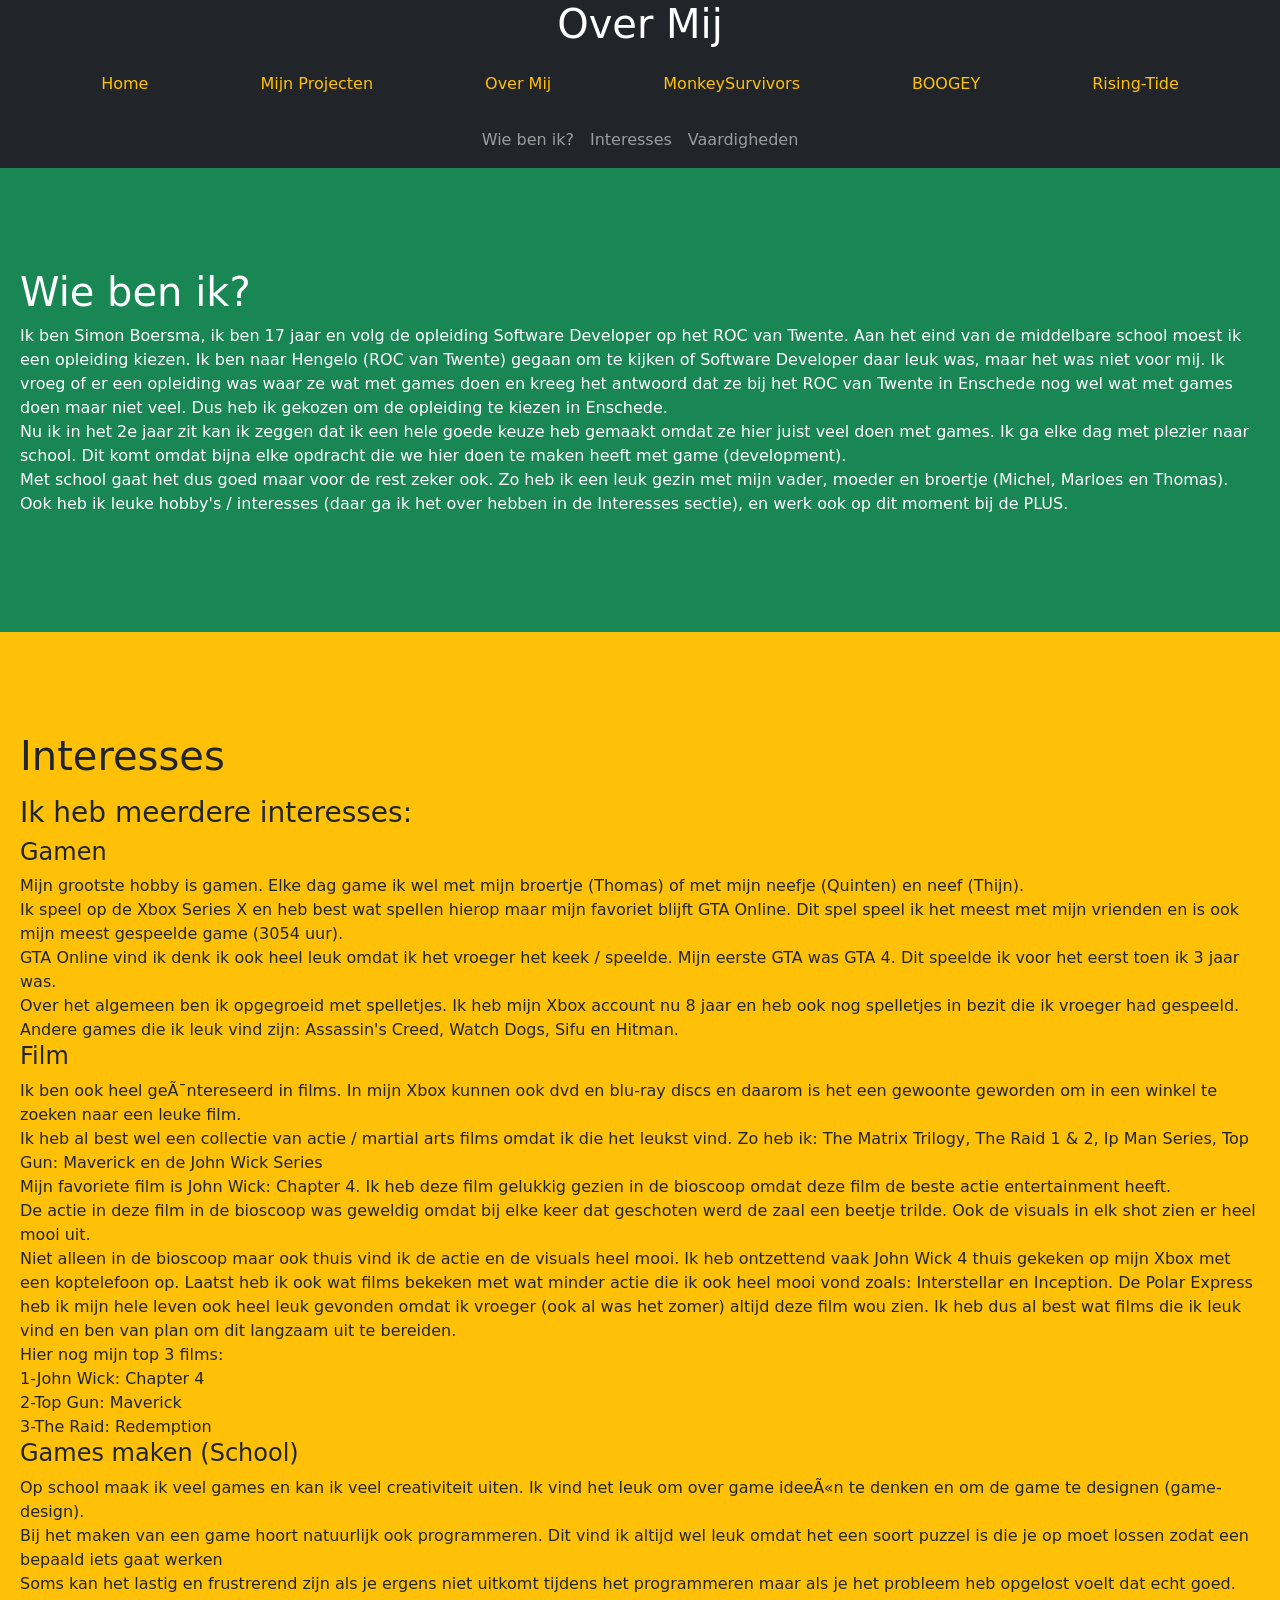
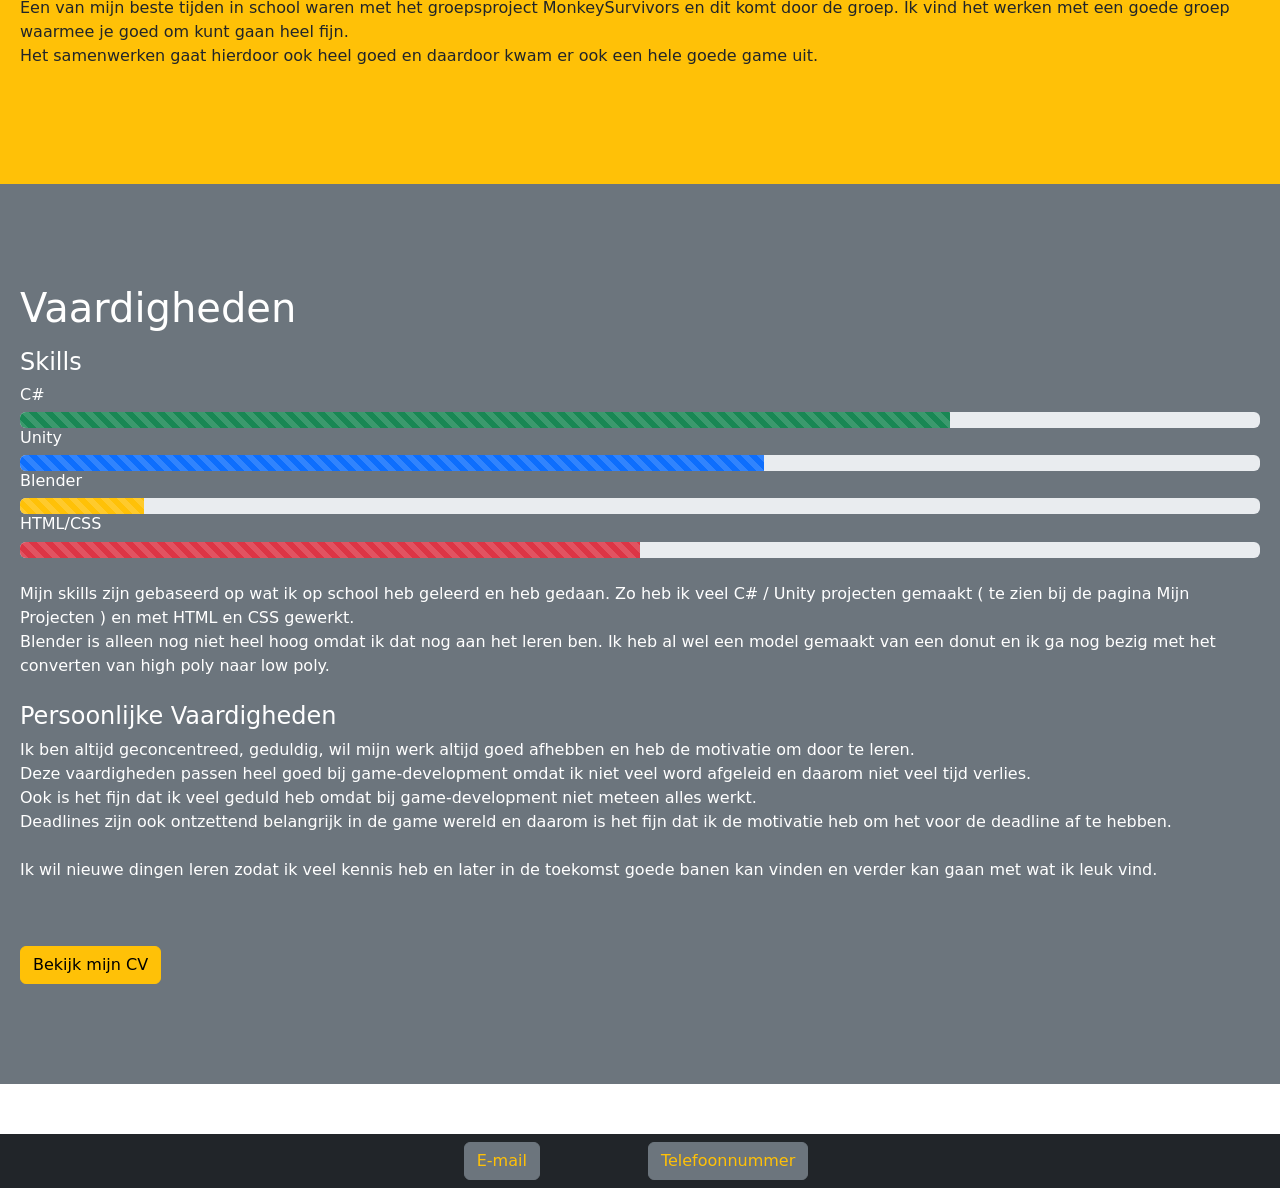
==== aboutme.html @ 7979449f "RisingTide pagina toegevoegd" ====
<!DOCTYPE html>
<html>
    <head>
      <title>About Me</title>
      <link rel="icon" href="Images/favicon5.ico" type="image/x-icon">
      <meta name="viewport" content="width=device-width, initial-scale=1.0">
        <link href="https://cdn.jsdelivr.net/npm/bootstrap@5.3.3/dist/css/bootstrap.min.css" rel="stylesheet" integrity="sha384-QWTKZyjpPEjISv5WaRU9OFeRpok6YctnYmDr5pNlyT2bRjXh0JMhjY6hW+ALEwIH" crossorigin="anonymous">
        <script src="https://cdn.jsdelivr.net/npm/bootstrap@5.3.3/dist/js/bootstrap.bundle.min.js" integrity="sha384-YvpcrYf0tY3lHB60NNkmXc5s9fDVZLESaAA55NDzOxhy9GkcIdslK1eN7N6jIeHz" crossorigin="anonymous"></script>
        <script src="Home.js" defer></script>
    </head>
    
      <body>
    <div class="container-fluid bg-dark">
        <h1 class="text-white text-center">Over Mij</h1>
        <nav class="navbar navbar-expand-sm navbar-dark bg-dark">
          <button class="navbar-toggler" type="button" data-bs-toggle="collapse" data-bs-target="#mynavbar" aria-controls="mynavbar" aria-expanded="false" aria-label="Toggle navigation">
            <span class="navbar-toggler-icon"></span>
          </button>
    <div class="collapse navbar-collapse" id="mynavbar">
      <ul class="navbar-nav mx-auto">
        <li class="nav-item mx-5">
          <a class="nav-link text-warning" href="index.html">Home</a>
        </li>
        <li class="nav-item mx-5">
          <a class="nav-link text-warning" href="myprojects.html">Mijn Projecten</a>
        </li>
        <li class="nav-item mx-5">
          <a class="nav-link text-warning" href="aboutme.html">Over Mij</a>
        </li>
        <li class="nav-item mx-5">
          <a class="nav-link text-warning" href="MonkeySurvivors.html">MonkeySurvivors</a>
        </li>
        <li class="nav-item mx-5">
          <a class="nav-link text-warning" href="Boogey.html">BOOGEY</a>
        </li>
        <li class="nav-item mx-5">
          <a class="nav-link text-warning" href="Rising-Tide.html">Rising-Tide</a>
        </li>
      </ul>
    </div>
            </div>
        </nav>
    </div>
    <nav class="navbar navbar-expand-sm bg-dark navbar-dark">
      <div class="container-fluid d-flex justify-content-center">
        <ul class="navbar-nav">
          <li class="nav-item">
            <a class="nav-link" href="#section1">Wie ben ik?</a>
          </li>
          <li class="nav-item">
            <a class="nav-link" href="#section2">Interesses</a>
          </li>
          <li class="nav-item">
            <a class="nav-link" href="#section3">Vaardigheden</a>
          </li>
        </ul>
      </div>
    </nav>
    
    <div id="section1" class="container-fluid bg-success text-white" style="padding:100px 20px;">
      <h1>Wie ben ik?</h1>
      <p>
        Ik ben Simon Boersma, ik ben 17 jaar en volg de opleiding Software Developer op het ROC van Twente. Aan het eind van de middelbare school moest ik een opleiding kiezen. Ik ben naar Hengelo (ROC van Twente) gegaan om te kijken of Software Developer daar leuk was, maar het was niet voor mij.
        Ik vroeg of er een opleiding was waar ze wat met games doen en kreeg het antwoord dat ze bij het ROC van Twente in Enschede nog wel wat met games doen maar niet veel. Dus heb ik gekozen om de opleiding te kiezen in Enschede. <br>
        Nu ik in het 2e jaar zit kan ik zeggen dat ik een hele goede keuze heb gemaakt omdat ze hier juist veel doen met games. Ik ga elke dag met plezier naar school. Dit komt omdat bijna elke opdracht die we hier doen te maken heeft met game (development).<br>
        Met school gaat het dus goed maar voor de rest zeker ook. Zo heb ik een leuk gezin met mijn vader, moeder en broertje (Michel, Marloes en Thomas). Ook heb ik leuke hobby's / interesses (daar ga ik het over hebben in de Interesses sectie), en werk ook op dit moment bij de PLUS.
      </p>
    </div>
    
    <div id="section2" class="container-fluid bg-warning" style="padding:100px 20px;">
      <h1>Interesses</h1>
      <p>
        <h3>Ik heb meerdere interesses:</h3>
        <h4>Gamen</h4>
        Mijn grootste hobby is gamen. Elke dag game ik wel met mijn broertje (Thomas) of met mijn neefje (Quinten) en neef (Thijn). <br>
        Ik speel op de Xbox Series X en heb best wat spellen hierop maar mijn favoriet blijft GTA Online. Dit spel speel ik het meest met mijn vrienden en is ook mijn meest gespeelde game (3054 uur). <br>
        GTA Online vind ik denk ik ook heel leuk omdat ik het vroeger het keek / speelde. Mijn eerste GTA was GTA 4. Dit speelde ik voor het eerst toen ik 3 jaar was. <br>
        Over het algemeen ben ik opgegroeid met spelletjes. Ik heb mijn Xbox account nu 8 jaar en heb ook nog spelletjes in bezit die ik vroeger had gespeeld. <br>
        Andere games die ik leuk vind zijn: Assassin's Creed, Watch Dogs, Sifu en Hitman.
        <h4>Film</h4>
        Ik ben ook heel geïntereseerd in films. In mijn Xbox kunnen ook dvd en blu-ray discs en daarom is het een gewoonte geworden om in een winkel te zoeken naar een leuke film. <br>
        Ik heb al best wel een collectie van actie / martial arts films omdat ik die het leukst vind. Zo heb ik: The Matrix Trilogy, The Raid 1 & 2, Ip Man Series, Top Gun: Maverick en de John Wick Series <br>
        Mijn favoriete film is John Wick: Chapter 4. Ik heb deze film gelukkig gezien in de bioscoop omdat deze film de beste actie entertainment heeft. <br> 
        De actie in deze film in de bioscoop was geweldig omdat bij elke keer dat geschoten werd de zaal een beetje trilde. Ook de visuals in elk shot zien er heel mooi uit. <br>
        Niet alleen in de bioscoop maar ook thuis vind ik de actie en de visuals heel mooi. Ik heb ontzettend vaak John Wick 4 thuis gekeken op mijn Xbox met een koptelefoon op.
        Laatst heb ik ook wat films bekeken met wat minder actie die ik ook heel mooi vond zoals: Interstellar en Inception. 
        De Polar Express heb ik mijn hele leven ook heel leuk gevonden omdat ik vroeger (ook al was het zomer) altijd deze film wou zien.
        Ik heb dus al best wat films die ik leuk vind en ben van plan om dit langzaam uit te bereiden. <br>
        Hier nog mijn top 3 films: <br>
        1-John Wick: Chapter 4 <br>
        2-Top Gun: Maverick <br>
        3-The Raid: Redemption
        <h4>Games maken (School)</h4>
        Op school maak ik veel games en kan ik veel creativiteit uiten. Ik vind het leuk om over game ideeën te denken en om de game te designen (game-design). <br>
        Bij het maken van een game hoort natuurlijk ook programmeren. Dit vind ik altijd wel leuk omdat het een soort puzzel is die je op moet lossen zodat een bepaald iets gaat werken <br>
        Soms kan het lastig en frustrerend zijn als je ergens niet uitkomt tijdens het programmeren maar als je het probleem heb opgelost voelt dat echt goed. <br>
        Een van mijn beste tijden in school waren met het groepsproject MonkeySurvivors en dit komt door de groep. Ik vind het werken met een goede groep waarmee je goed om kunt gaan heel fijn. <br>
        Het samenwerken gaat hierdoor ook heel goed en daardoor kwam er ook een hele goede game uit. 
      </p>
    </div>
    
    <div id="section3" class="container-fluid bg-secondary text-white" style="padding:100px 20px;">
      <h1>Vaardigheden</h1>
      <p>
        <h4>Skills</h4>
        <h6>C#</h6>
        <div class="progress">
          <div class="progress-bar progress-bar-striped progress-bar-animated bg-success" style="width:75%"></div>
        </div>

        <h6>Unity</h6>
        <div class="progress">
          <div class="progress-bar progress-bar-striped progress-bar-animated" style="width:60%"></div>
        </div>

        <h6>Blender</h6>
        <div class="progress">
          <div class="progress-bar progress-bar-striped progress-bar-animated bg-warning" style="width:10%"></div>
        </div>

        <h6>HTML/CSS</h6>
        <div class="progress">
          <div class="progress-bar progress-bar-striped progress-bar-animated bg-danger" style="width:50%"></div>
        </div>
        <br>
        Mijn skills zijn gebaseerd op wat ik op school heb geleerd en heb gedaan. Zo heb ik veel C# / Unity projecten gemaakt ( te zien bij de pagina Mijn Projecten ) en met HTML en CSS gewerkt. <br>
        Blender is alleen nog niet heel hoog omdat ik dat nog aan het leren ben. Ik heb al wel een model gemaakt van een donut en ik ga nog bezig met het converten van high poly naar low poly. <br>
        <br>
        <h4>Persoonlijke Vaardigheden</h4>
        Ik ben altijd geconcentreed, geduldig, wil mijn werk altijd goed afhebben en heb de motivatie om door te leren. <br>
        Deze vaardigheden passen heel goed bij game-development omdat ik niet veel word afgeleid en daarom niet veel tijd verlies. <br>
        Ook is het fijn dat ik veel geduld heb omdat bij game-development niet meteen alles werkt. <br>
        Deadlines zijn ook ontzettend belangrijk in de game wereld en daarom is het fijn dat ik de motivatie heb om het voor de deadline af te hebben. <br>
        <br>
        Ik wil nieuwe dingen leren zodat ik veel kennis heb en later in de toekomst goede banen kan vinden en verder kan gaan met wat ik leuk vind.
      </p>
      <a href="Images/CV Simon.png" class="btn btn-warning mt-5" target="_blank">Bekijk mijn CV</a> 
    </div>
    <nav class="navbar navbar-expand-sm bg-dark navbar-dark" style="margin-top: 50px;">
      <div class="container-fluid d-flex justify-content-center" style="gap: 100px;">
        <button type="button" class="btn btn-secondary text-warning" 
                data-bs-toggle="popover" title="E-Mail Simon Boersma" 
                data-bs-content="simonbrsm@icloud.com">E-mail</button>
        <button type="button" class="btn btn-secondary text-warning mx-2" 
                data-bs-toggle="popover" title="Tel. Simon Boersma" 
                data-bs-content="0611345674">Telefoonnummer</button>
      </div>
    </nav>
</body>
</html>
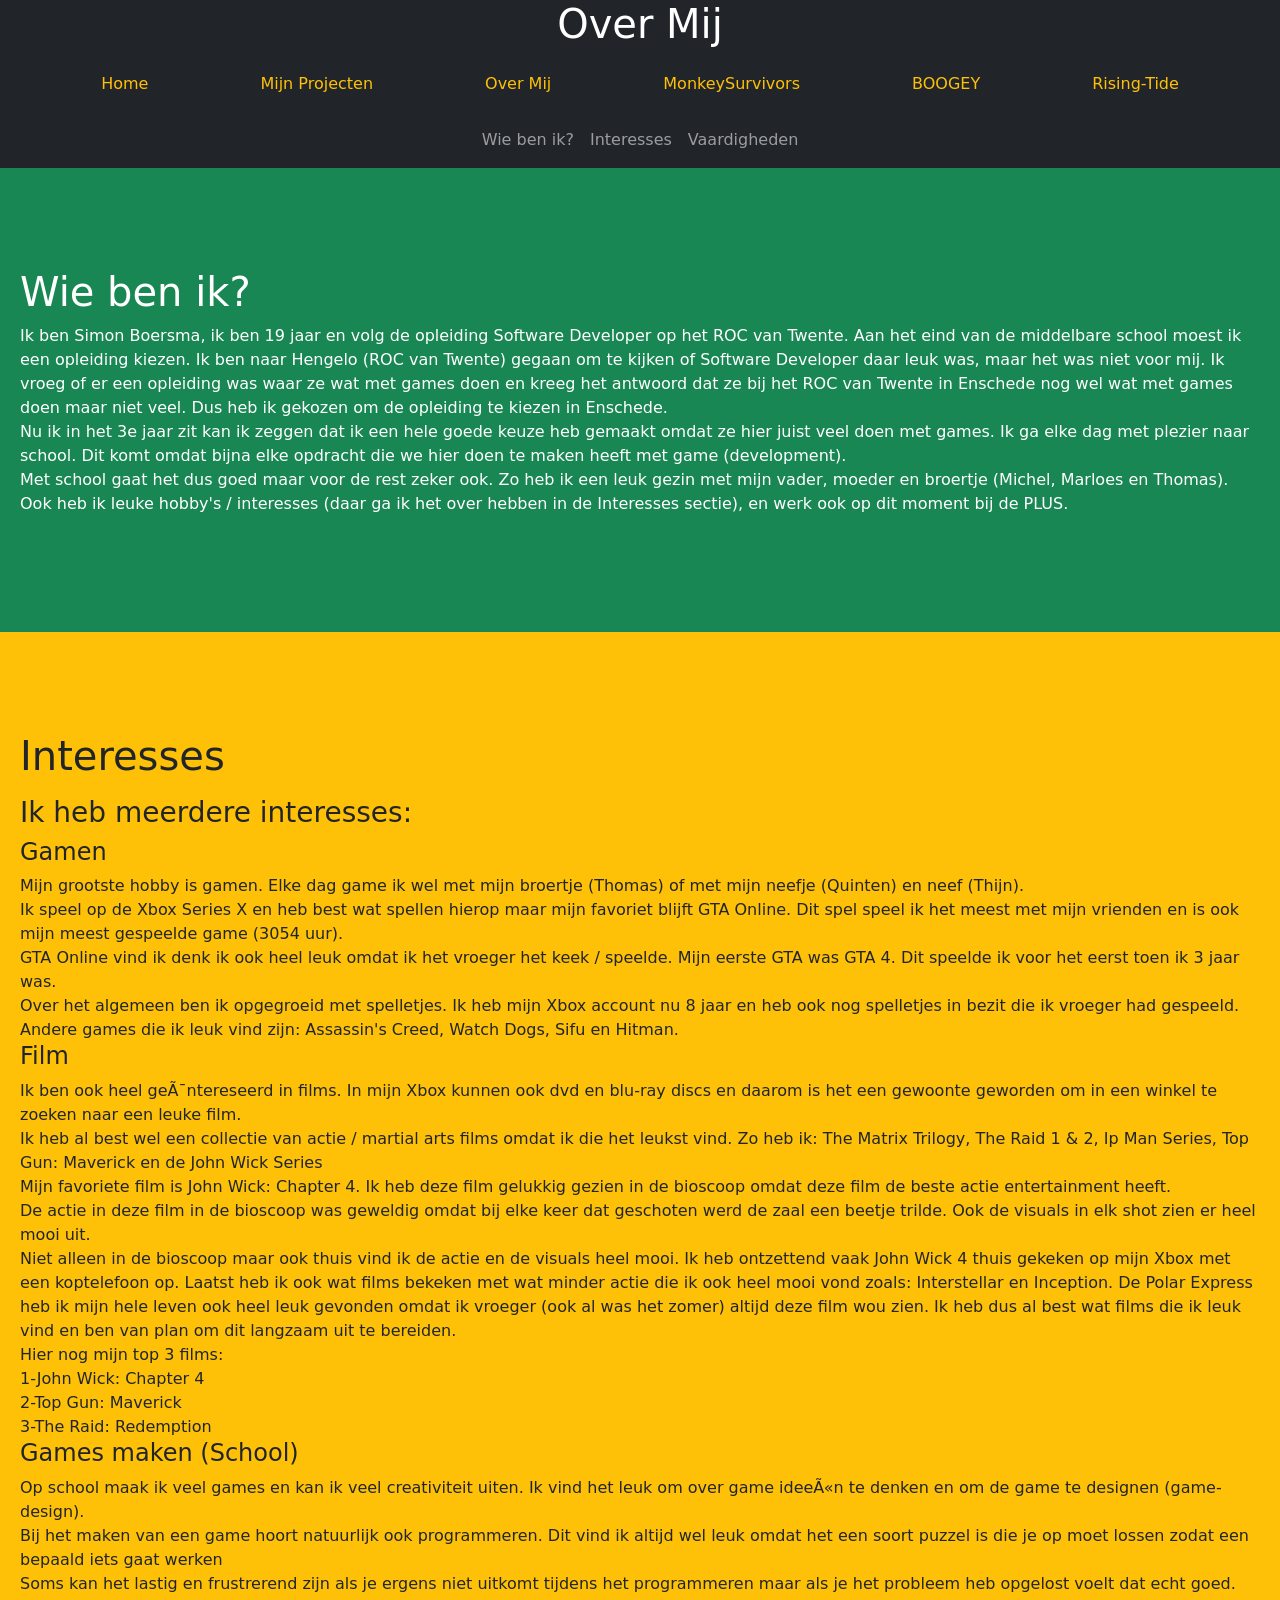
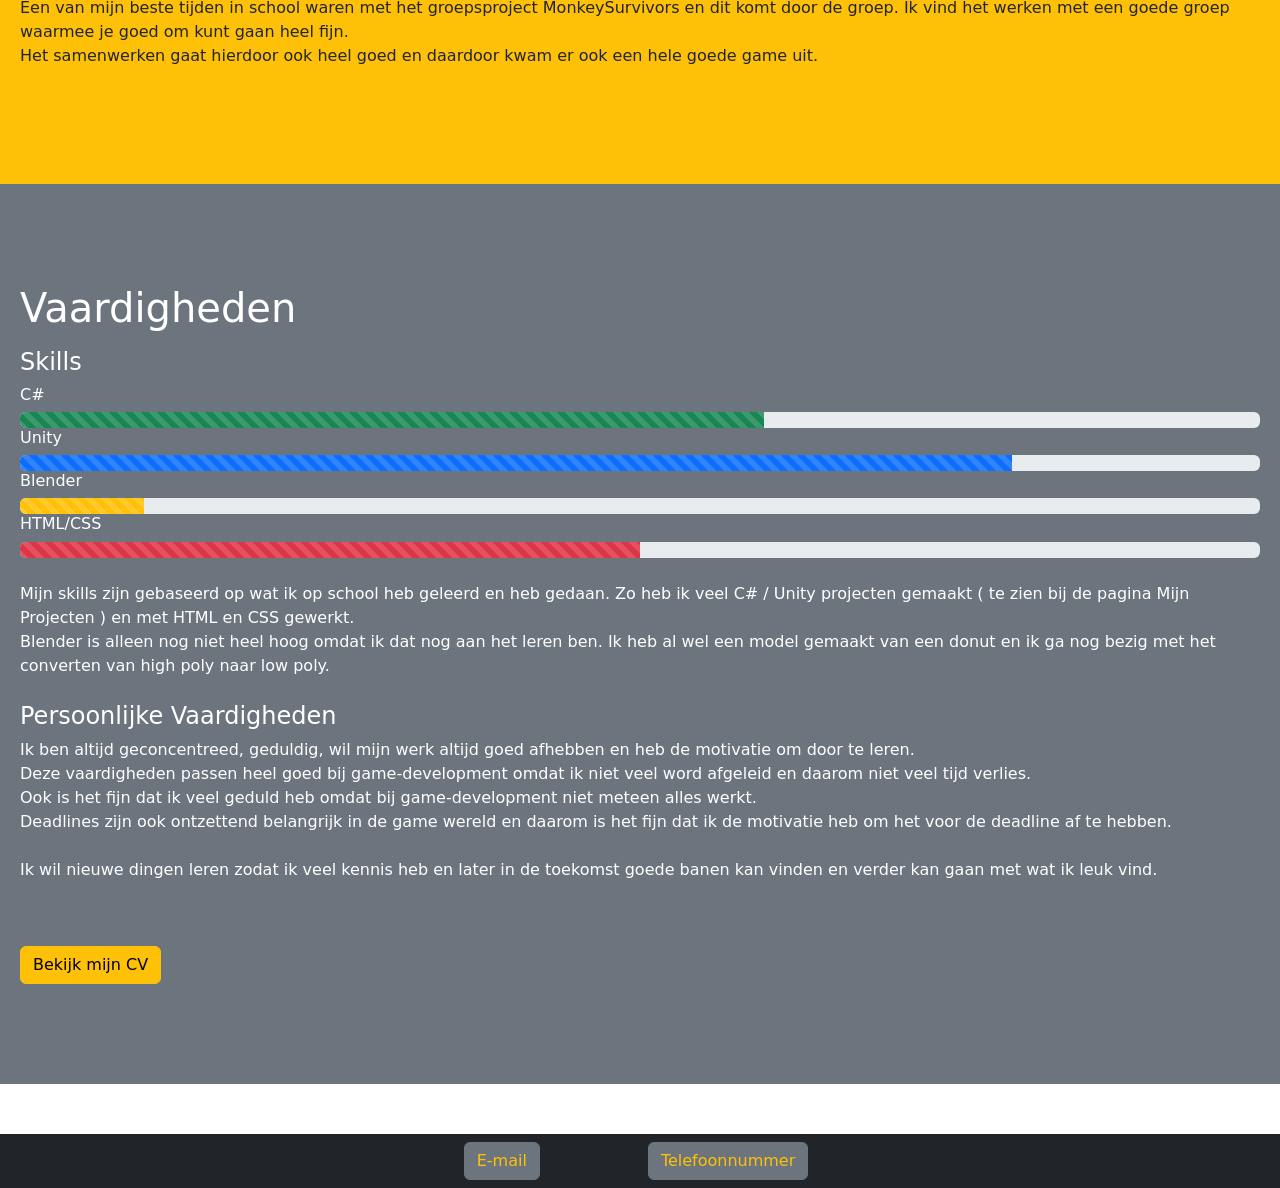
==== commit 91622ac2: "Portfolio verbeterd/geupdate" ====
--- a/aboutme.html
+++ b/aboutme.html
@@ -60,9 +60,9 @@
     <div id="section1" class="container-fluid bg-success text-white" style="padding:100px 20px;">
       <h1>Wie ben ik?</h1>
       <p>
-        Ik ben Simon Boersma, ik ben 17 jaar en volg de opleiding Software Developer op het ROC van Twente. Aan het eind van de middelbare school moest ik een opleiding kiezen. Ik ben naar Hengelo (ROC van Twente) gegaan om te kijken of Software Developer daar leuk was, maar het was niet voor mij.
+        Ik ben Simon Boersma, ik ben 19 jaar en volg de opleiding Software Developer op het ROC van Twente. Aan het eind van de middelbare school moest ik een opleiding kiezen. Ik ben naar Hengelo (ROC van Twente) gegaan om te kijken of Software Developer daar leuk was, maar het was niet voor mij.
         Ik vroeg of er een opleiding was waar ze wat met games doen en kreeg het antwoord dat ze bij het ROC van Twente in Enschede nog wel wat met games doen maar niet veel. Dus heb ik gekozen om de opleiding te kiezen in Enschede. <br>
-        Nu ik in het 2e jaar zit kan ik zeggen dat ik een hele goede keuze heb gemaakt omdat ze hier juist veel doen met games. Ik ga elke dag met plezier naar school. Dit komt omdat bijna elke opdracht die we hier doen te maken heeft met game (development).<br>
+        Nu ik in het 3e jaar zit kan ik zeggen dat ik een hele goede keuze heb gemaakt omdat ze hier juist veel doen met games. Ik ga elke dag met plezier naar school. Dit komt omdat bijna elke opdracht die we hier doen te maken heeft met game (development).<br>
         Met school gaat het dus goed maar voor de rest zeker ook. Zo heb ik een leuk gezin met mijn vader, moeder en broertje (Michel, Marloes en Thomas). Ook heb ik leuke hobby's / interesses (daar ga ik het over hebben in de Interesses sectie), en werk ook op dit moment bij de PLUS.
       </p>
     </div>
@@ -105,12 +105,12 @@
         <h4>Skills</h4>
         <h6>C#</h6>
         <div class="progress">
-          <div class="progress-bar progress-bar-striped progress-bar-animated bg-success" style="width:75%"></div>
+          <div class="progress-bar progress-bar-striped progress-bar-animated bg-success" style="width:60%"></div>
         </div>
 
         <h6>Unity</h6>
         <div class="progress">
-          <div class="progress-bar progress-bar-striped progress-bar-animated" style="width:60%"></div>
+          <div class="progress-bar progress-bar-striped progress-bar-animated" style="width:80%"></div>
         </div>
 
         <h6>Blender</h6>
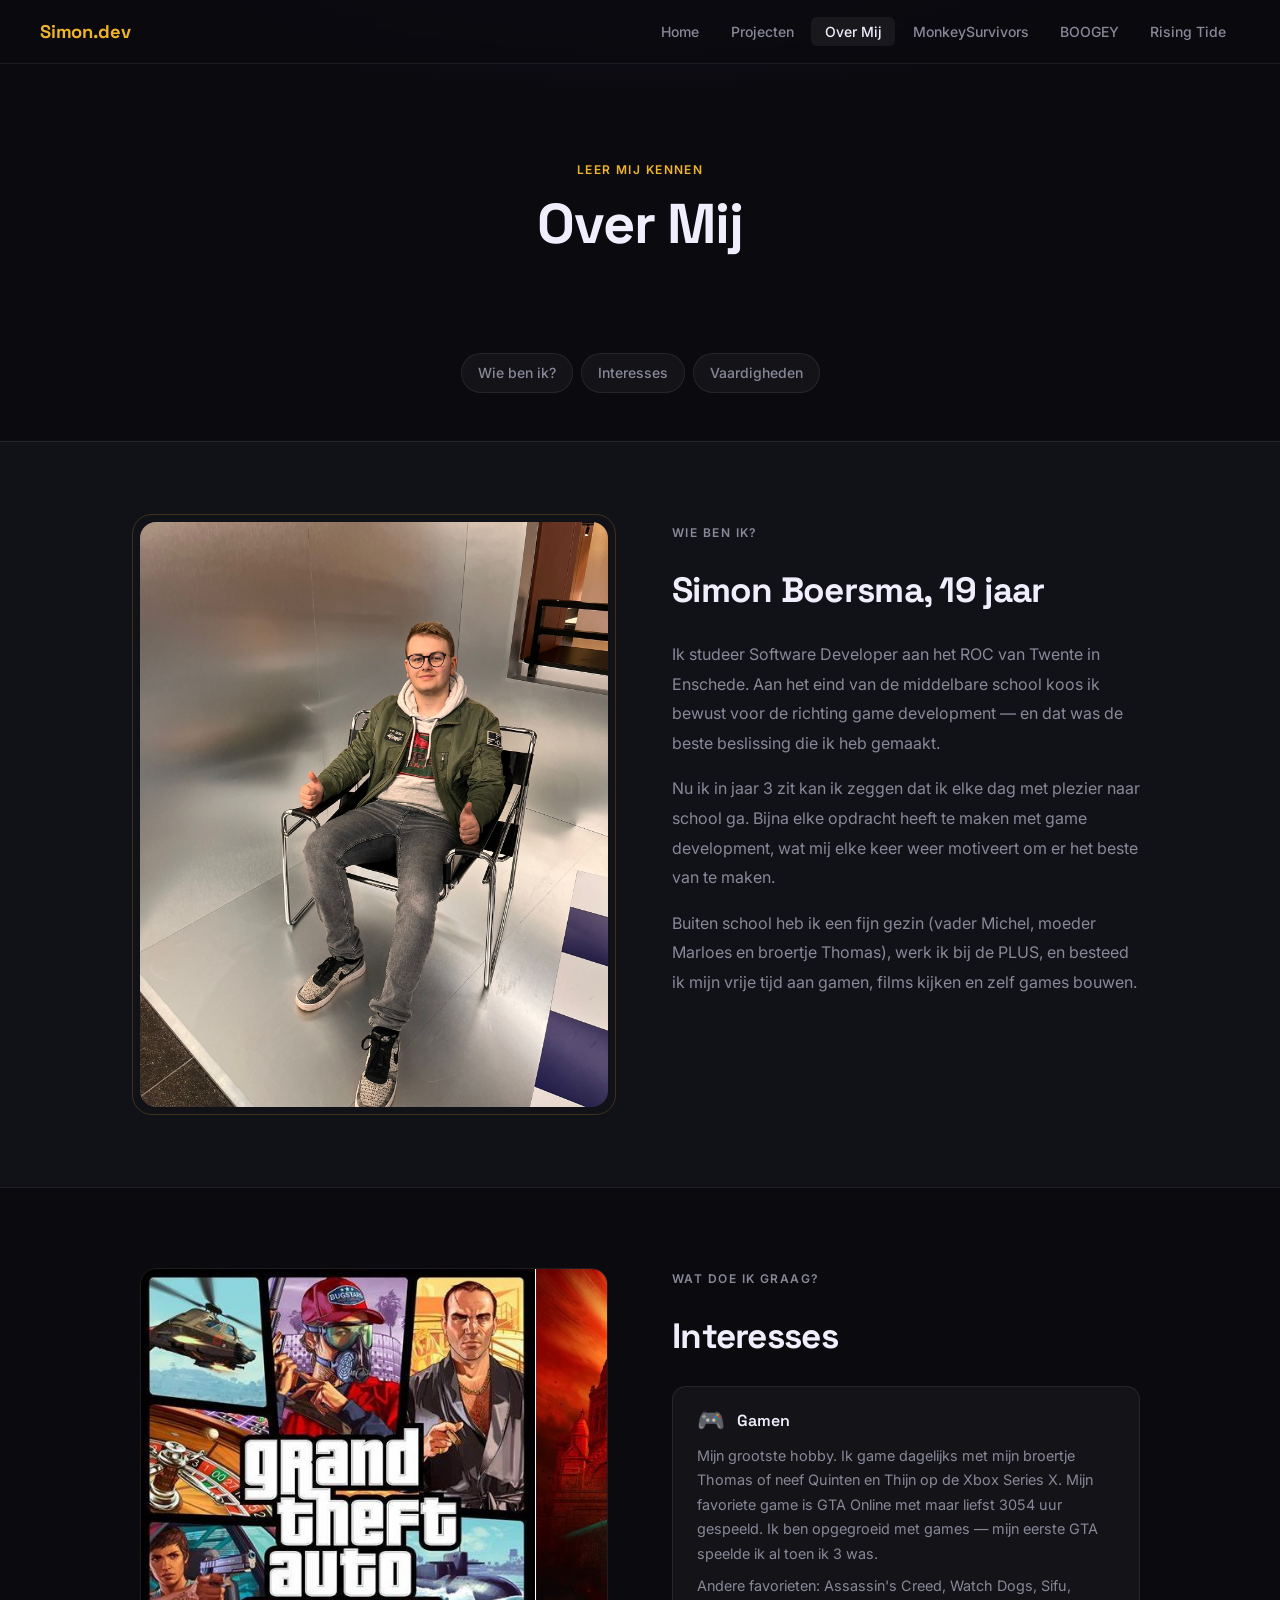
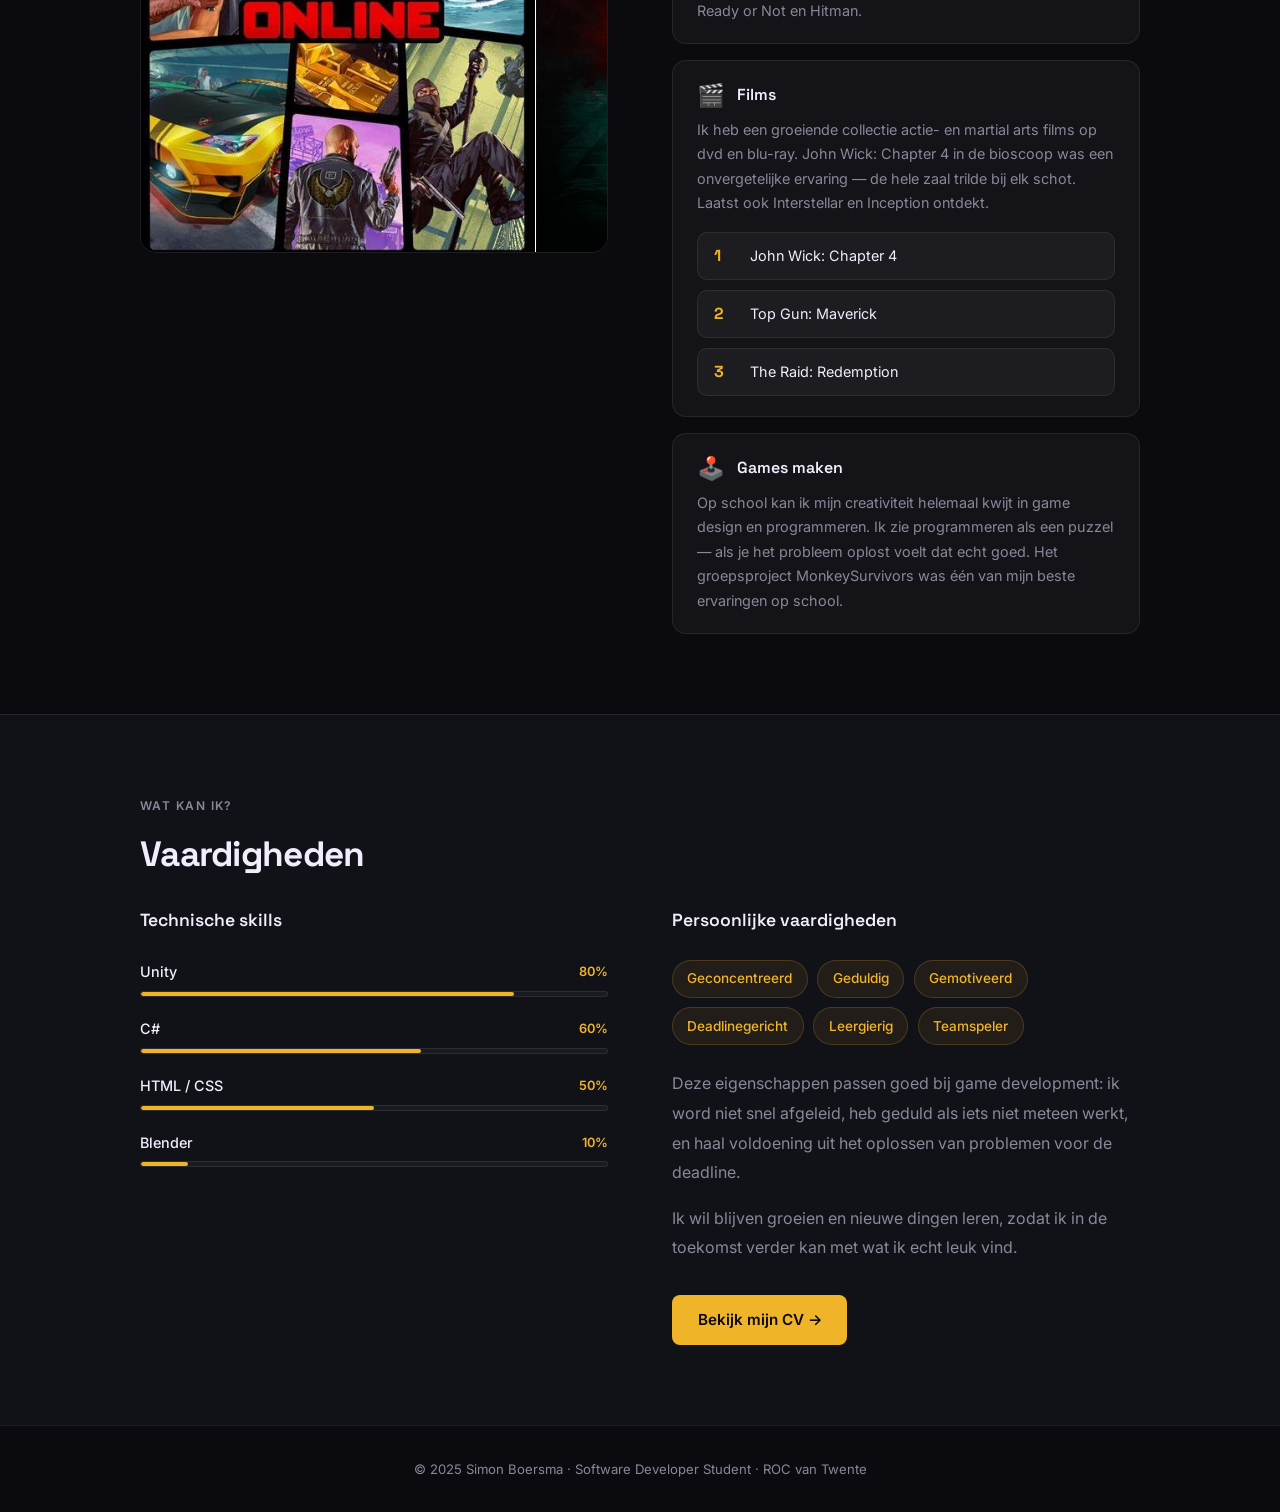
==== commit a471dc18: "Hele portfolio website professioneler gemaakt" ====
--- a/aboutme.html
+++ b/aboutme.html
@@ -1,150 +1,443 @@
 <!DOCTYPE html>
-<html>
-    <head>
-      <title>About Me</title>
-      <link rel="icon" href="Images/favicon5.ico" type="image/x-icon">
-      <meta name="viewport" content="width=device-width, initial-scale=1.0">
-        <link href="https://cdn.jsdelivr.net/npm/bootstrap@5.3.3/dist/css/bootstrap.min.css" rel="stylesheet" integrity="sha384-QWTKZyjpPEjISv5WaRU9OFeRpok6YctnYmDr5pNlyT2bRjXh0JMhjY6hW+ALEwIH" crossorigin="anonymous">
-        <script src="https://cdn.jsdelivr.net/npm/bootstrap@5.3.3/dist/js/bootstrap.bundle.min.js" integrity="sha384-YvpcrYf0tY3lHB60NNkmXc5s9fDVZLESaAA55NDzOxhy9GkcIdslK1eN7N6jIeHz" crossorigin="anonymous"></script>
-        <script src="Home.js" defer></script>
-    </head>
-    
-      <body>
-    <div class="container-fluid bg-dark">
-        <h1 class="text-white text-center">Over Mij</h1>
-        <nav class="navbar navbar-expand-sm navbar-dark bg-dark">
-          <button class="navbar-toggler" type="button" data-bs-toggle="collapse" data-bs-target="#mynavbar" aria-controls="mynavbar" aria-expanded="false" aria-label="Toggle navigation">
-            <span class="navbar-toggler-icon"></span>
-          </button>
-    <div class="collapse navbar-collapse" id="mynavbar">
-      <ul class="navbar-nav mx-auto">
-        <li class="nav-item mx-5">
-          <a class="nav-link text-warning" href="index.html">Home</a>
-        </li>
-        <li class="nav-item mx-5">
-          <a class="nav-link text-warning" href="myprojects.html">Mijn Projecten</a>
-        </li>
-        <li class="nav-item mx-5">
-          <a class="nav-link text-warning" href="aboutme.html">Over Mij</a>
-        </li>
-        <li class="nav-item mx-5">
-          <a class="nav-link text-warning" href="MonkeySurvivors.html">MonkeySurvivors</a>
-        </li>
-        <li class="nav-item mx-5">
-          <a class="nav-link text-warning" href="Boogey.html">BOOGEY</a>
-        </li>
-        <li class="nav-item mx-5">
-          <a class="nav-link text-warning" href="Rising-Tide.html">Rising-Tide</a>
-        </li>
-      </ul>
+<html lang="nl">
+<head>
+  <meta charset="UTF-8">
+  <title>Over Mij · Simon Boersma</title>
+  <link rel="icon" href="Images/favicon5.ico" type="image/x-icon">
+  <meta name="viewport" content="width=device-width, initial-scale=1.0">
+  <link href="https://fonts.googleapis.com/css2?family=Inter:wght@300;400;500;600;700&family=Space+Grotesk:wght@400;600;700&display=swap" rel="stylesheet">
+  <link rel="stylesheet" href="style.css">
+  <style>
+    /* ── PAGE HERO ── */
+    .page-hero {
+      padding: 10rem 2rem 5rem;
+      text-align: center;
+      position: relative;
+      overflow: hidden;
+    }
+    .page-hero-bg {
+      position: absolute;
+      inset: 0;
+      background: radial-gradient(ellipse 60% 50% at 50% -10%, rgba(124,92,191,0.15) 0%, transparent 70%);
+      pointer-events: none;
+    }
+
+    /* ── SUB-NAV ── */
+    .sub-nav {
+      display: flex;
+      justify-content: center;
+      gap: 0.5rem;
+      padding: 0 2rem 3rem;
+      flex-wrap: wrap;
+    }
+    .sub-nav a {
+      color: var(--muted);
+      text-decoration: none;
+      font-size: 0.875rem;
+      font-weight: 500;
+      padding: 0.45rem 1rem;
+      border-radius: 100px;
+      border: 1px solid var(--border);
+      background: var(--card-bg);
+      transition: color 0.2s, border-color 0.2s, background 0.2s;
+    }
+    .sub-nav a:hover {
+      color: var(--text);
+      border-color: rgba(255,255,255,0.2);
+      background: rgba(255,255,255,0.06);
+    }
+
+    /* ── SECTIONS ── */
+    .about-section {
+      padding: 5rem 2rem;
+      border-top: 1px solid var(--border);
+    }
+    .about-section:nth-child(even) { background: var(--bg2); }
+
+    .about-grid {
+      display: grid;
+      grid-template-columns: 1fr 1fr;
+      gap: 4rem;
+      align-items: start;
+    }
+    .about-grid.reverse { direction: rtl; }
+    .about-grid.reverse > * { direction: ltr; }
+
+    .about-section h2 {
+      font-family: 'Space Grotesk', sans-serif;
+      font-size: clamp(1.6rem, 3vw, 2.2rem);
+      font-weight: 700;
+      letter-spacing: -0.02em;
+      margin-bottom: 1.25rem;
+    }
+    .about-section p {
+      color: var(--muted);
+      line-height: 1.85;
+      margin-bottom: 1rem;
+    }
+    .about-section p:last-child { margin-bottom: 0; }
+
+    /* Interest cards */
+    .interest-cards {
+      display: grid;
+      grid-template-columns: 1fr;
+      gap: 1rem;
+    }
+    .interest-card {
+      background: var(--card-bg);
+      border: 1px solid var(--border);
+      border-radius: 14px;
+      padding: 1.25rem 1.5rem;
+      transition: border-color 0.2s;
+    }
+    .interest-card:hover { border-color: rgba(255,255,255,0.2); }
+    .interest-card-header {
+      display: flex;
+      align-items: center;
+      gap: 0.75rem;
+      margin-bottom: 0.6rem;
+    }
+    .interest-icon {
+      font-size: 1.4rem;
+      line-height: 1;
+    }
+    .interest-title {
+      font-family: 'Space Grotesk', sans-serif;
+      font-size: 1rem;
+      font-weight: 600;
+    }
+    .interest-card p {
+      font-size: 0.9rem;
+      color: var(--muted);
+      margin: 0;
+      line-height: 1.7;
+    }
+
+    /* Top 3 */
+    .top3 {
+      display: flex;
+      flex-direction: column;
+      gap: 0.6rem;
+      margin-top: 1rem;
+    }
+    .top3-item {
+      display: flex;
+      align-items: center;
+      gap: 0.75rem;
+      padding: 0.6rem 1rem;
+      background: var(--card-bg);
+      border: 1px solid var(--border);
+      border-radius: 10px;
+      font-size: 0.9rem;
+    }
+    .top3-rank {
+      font-family: 'Space Grotesk', sans-serif;
+      font-size: 1rem;
+      font-weight: 700;
+      color: var(--accent);
+      min-width: 1.5rem;
+    }
+
+    /* Skill bars */
+    .skills-list {
+      display: flex;
+      flex-direction: column;
+      gap: 1.25rem;
+    }
+    .skill-row { display: flex; flex-direction: column; gap: 0.4rem; }
+    .skill-header {
+      display: flex;
+      justify-content: space-between;
+      align-items: center;
+    }
+    .skill-name { font-size: 0.9rem; font-weight: 500; }
+    .skill-pct { font-size: 0.8rem; color: var(--accent); font-weight: 600; }
+    .skill-bar-bg {
+      height: 6px;
+      background: var(--card-bg);
+      border-radius: 100px;
+      overflow: hidden;
+      border: 1px solid var(--border);
+    }
+    .skill-bar-fill {
+      height: 100%;
+      border-radius: 100px;
+      background: var(--accent);
+      width: 0;
+      transition: width 1.2s cubic-bezier(0.4, 0, 0.2, 1);
+    }
+    .skill-bar-fill.animate { width: var(--target-width); }
+
+    /* Soft skills */
+    .soft-skills {
+      display: flex;
+      flex-wrap: wrap;
+      gap: 0.6rem;
+      margin-top: 0.5rem;
+    }
+    .soft-skill-tag {
+      font-size: 0.85rem;
+      font-weight: 500;
+      padding: 0.4rem 0.9rem;
+      background: rgba(240,180,41,0.08);
+      border: 1px solid rgba(240,180,41,0.2);
+      color: var(--accent);
+      border-radius: 100px;
+    }
+
+    /* Photo */
+    .profile-photo {
+      width: 100%;
+      border-radius: 16px;
+      display: block;
+      background: var(--bg3);
+      object-fit: cover;
+      aspect-ratio: 4/5;
+    }
+    .profile-photo-wrap {
+      position: relative;
+    }
+    .profile-photo-frame {
+      position: absolute;
+      inset: -8px;
+      border: 1px solid rgba(240,180,41,0.2);
+      border-radius: 20px;
+      pointer-events: none;
+    }
+
+    @media (max-width: 700px) {
+      .about-grid, .about-grid.reverse { grid-template-columns: 1fr; direction: ltr; }
+    }
+
+    /* ── SLIDING IMAGE EFFECT ── */
+.image-slide-wrapper {
+  width: 100%;
+  border-radius: 16px;
+  overflow: hidden;
+  border: 1px solid var(--border);
+  aspect-ratio: 4/5; /* zelfde gevoel als je profile photo */
+  position: relative;
+}
+
+/* de echte image */
+.sliding-image {
+  height: 100%;
+  width: auto;
+  min-width: 140%; /* belangrijk: maakt hem “te breed” zodat je kan scrollen */
+  object-fit: cover;
+  position: absolute;
+  top: 0;
+  left: 0;
+  animation: slideHorizontal 8s ease-in-out infinite alternate;
+}
+
+/* animatie heen en weer */
+@keyframes slideHorizontal {
+  0% {
+    transform: translateX(0%);
+  }
+  100% {
+    transform: translateX(-25%);
+  }
+}
+
+/* optioneel: minder beweging voor mensen met motion sensitivity */
+@media (prefers-reduced-motion: reduce) {
+  .sliding-image {
+    animation: none;
+    transform: none;
+  }
+}
+
+  </style>
+</head>
+<body>
+
+<!-- NAVBAR -->
+<nav id="navbar">
+  <a class="nav-logo" href="index.html">Simon.dev</a>
+  <button class="hamburger" id="hamburger" aria-label="Menu openen">
+    <span></span><span></span><span></span>
+  </button>
+  <ul class="nav-links" id="nav-links">
+    <li><a href="index.html">Home</a></li>
+    <li><a href="myprojects.html">Projecten</a></li>
+    <li><a href="aboutme.html">Over Mij</a></li>
+    <li><a href="MonkeySurvivors.html">MonkeySurvivors</a></li>
+    <li><a href="Boogey.html">BOOGEY</a></li>
+    <li><a href="Rising-Tide.html">Rising Tide</a></li>
+  </ul>
+</nav>
+
+<!-- PAGE HERO -->
+<div class="page-hero">
+  <div class="page-hero-bg"></div>
+  <p class="section-label" style="animation: fadeUp 0.5s ease both;">Leer mij kennen</p>
+  <h1 class="section-title" style="font-size:clamp(2rem,5vw,3.5rem); animation: fadeUp 0.5s 0.1s ease both;">Over Mij</h1>
+</div>
+
+<!-- SUB-NAV -->
+<div class="sub-nav">
+  <a href="#wie">Wie ben ik?</a>
+  <a href="#interesses">Interesses</a>
+  <a href="#vaardigheden">Vaardigheden</a>
+</div>
+
+<!-- WIE BEN IK -->
+<section class="about-section" id="wie">
+  <div class="container">
+    <div class="about-grid">
+      <div class="profile-photo-wrap reveal">
+        <img src="Images/NBFoto.jpg" alt="Simon Boersma" class="profile-photo"
+             onerror="this.style.display='none'">
+        <div class="profile-photo-frame"></div>
+      </div>
+      <div class="reveal reveal-delay-1">
+        <p class="section-label">Wie ben ik?</p>
+        <h2>Simon Boersma, 19 jaar</h2>
+        <p>Ik studeer Software Developer aan het ROC van Twente in Enschede. Aan het eind van de middelbare school koos ik bewust voor de richting game development — en dat was de beste beslissing die ik heb gemaakt.</p>
+        <p>Nu ik in jaar 3 zit kan ik zeggen dat ik elke dag met plezier naar school ga. Bijna elke opdracht heeft te maken met game development, wat mij elke keer weer motiveert om er het beste van te maken.</p>
+        <p>Buiten school heb ik een fijn gezin (vader Michel, moeder Marloes en broertje Thomas), werk ik bij de PLUS, en besteed ik mijn vrije tijd aan gamen, films kijken en zelf games bouwen.</p>
+      </div>
     </div>
-            </div>
-        </nav>
+  </div>
+</section>
+
+<!-- INTERESSES -->
+<section class="about-section" id="interesses">
+  <div class="container">
+    <div class="about-grid reverse">
+      <div class="reveal reveal-delay-1">
+        <p class="section-label">Wat doe ik graag?</p>
+        <h2>Interesses</h2>
+        <div class="interest-cards">
+          <div class="interest-card">
+            <div class="interest-card-header">
+              <span class="interest-icon">🎮</span>
+              <span class="interest-title">Gamen</span>
+            </div>
+            <p>Mijn grootste hobby. Ik game dagelijks met mijn broertje Thomas of neef Quinten en Thijn op de Xbox Series X. Mijn favoriete game is GTA Online met maar liefst 3054 uur gespeeld. Ik ben opgegroeid met games — mijn eerste GTA speelde ik al toen ik 3 was.</p>
+            <p style="margin-top:0.5rem;">Andere favorieten: Assassin's Creed, Watch Dogs, Sifu, Ready or Not en Hitman.</p>
+          </div>
+          <div class="interest-card">
+            <div class="interest-card-header">
+              <span class="interest-icon">🎬</span>
+              <span class="interest-title">Films</span>
+            </div>
+            <p>Ik heb een groeiende collectie actie- en martial arts films op dvd en blu-ray. John Wick: Chapter 4 in de bioscoop was een onvergetelijke ervaring — de hele zaal trilde bij elk schot. Laatst ook Interstellar en Inception ontdekt.</p>
+            <div class="top3">
+              <div class="top3-item"><span class="top3-rank">1</span> John Wick: Chapter 4</div>
+              <div class="top3-item"><span class="top3-rank">2</span> Top Gun: Maverick</div>
+              <div class="top3-item"><span class="top3-rank">3</span> The Raid: Redemption</div>
+            </div>
+          </div>
+          <div class="interest-card">
+            <div class="interest-card-header">
+              <span class="interest-icon">🕹️</span>
+              <span class="interest-title">Games maken</span>
+            </div>
+            <p>Op school kan ik mijn creativiteit helemaal kwijt in game design en programmeren. Ik zie programmeren als een puzzel — als je het probleem oplost voelt dat echt goed. Het groepsproject MonkeySurvivors was één van mijn beste ervaringen op school.</p>
+          </div>
+        </div>
+      </div>
+      <div class="image-slide-wrapper">
+        <img src="Images/Interesses.jpg" alt="Interesses" class="sliding-image">
+      </div>
     </div>
-    <nav class="navbar navbar-expand-sm bg-dark navbar-dark">
-      <div class="container-fluid d-flex justify-content-center">
-        <ul class="navbar-nav">
-          <li class="nav-item">
-            <a class="nav-link" href="#section1">Wie ben ik?</a>
-          </li>
-          <li class="nav-item">
-            <a class="nav-link" href="#section2">Interesses</a>
-          </li>
-          <li class="nav-item">
-            <a class="nav-link" href="#section3">Vaardigheden</a>
-          </li>
-        </ul>
-      </div>
-    </nav>
-    
-    <div id="section1" class="container-fluid bg-success text-white" style="padding:100px 20px;">
-      <h1>Wie ben ik?</h1>
-      <p>
-        Ik ben Simon Boersma, ik ben 19 jaar en volg de opleiding Software Developer op het ROC van Twente. Aan het eind van de middelbare school moest ik een opleiding kiezen. Ik ben naar Hengelo (ROC van Twente) gegaan om te kijken of Software Developer daar leuk was, maar het was niet voor mij.
-        Ik vroeg of er een opleiding was waar ze wat met games doen en kreeg het antwoord dat ze bij het ROC van Twente in Enschede nog wel wat met games doen maar niet veel. Dus heb ik gekozen om de opleiding te kiezen in Enschede. <br>
-        Nu ik in het 3e jaar zit kan ik zeggen dat ik een hele goede keuze heb gemaakt omdat ze hier juist veel doen met games. Ik ga elke dag met plezier naar school. Dit komt omdat bijna elke opdracht die we hier doen te maken heeft met game (development).<br>
-        Met school gaat het dus goed maar voor de rest zeker ook. Zo heb ik een leuk gezin met mijn vader, moeder en broertje (Michel, Marloes en Thomas). Ook heb ik leuke hobby's / interesses (daar ga ik het over hebben in de Interesses sectie), en werk ook op dit moment bij de PLUS.
-      </p>
+  </div>
+</section>
+
+<!-- VAARDIGHEDEN -->
+<section class="about-section" id="vaardigheden">
+  <div class="container">
+    <p class="section-label reveal">Wat kan ik?</p>
+    <h2 class="section-title reveal reveal-delay-1">Vaardigheden</h2>
+
+    <div style="display:grid; grid-template-columns:1fr 1fr; gap:4rem; margin-top:2rem;">
+
+      <!-- Technische skills -->
+      <div class="reveal reveal-delay-1">
+        <h3 style="font-family:'Space Grotesk',sans-serif; font-size:1.1rem; font-weight:600; margin-bottom:1.5rem;">Technische skills</h3>
+        <div class="skills-list">
+          <div class="skill-row">
+            <div class="skill-header">
+              <span class="skill-name">Unity</span>
+              <span class="skill-pct">80%</span>
+            </div>
+            <div class="skill-bar-bg">
+              <div class="skill-bar-fill" style="--target-width:80%"></div>
+            </div>
+          </div>
+          <div class="skill-row">
+            <div class="skill-header">
+              <span class="skill-name">C#</span>
+              <span class="skill-pct">60%</span>
+            </div>
+            <div class="skill-bar-bg">
+              <div class="skill-bar-fill" style="--target-width:60%"></div>
+            </div>
+          </div>
+          <div class="skill-row">
+            <div class="skill-header">
+              <span class="skill-name">HTML / CSS</span>
+              <span class="skill-pct">50%</span>
+            </div>
+            <div class="skill-bar-bg">
+              <div class="skill-bar-fill" style="--target-width:50%"></div>
+            </div>
+          </div>
+          <div class="skill-row">
+            <div class="skill-header">
+              <span class="skill-name">Blender</span>
+              <span class="skill-pct">10%</span>
+            </div>
+            <div class="skill-bar-bg">
+              <div class="skill-bar-fill" style="--target-width:10%"></div>
+            </div>
+          </div>
+        </div>
+      </div>
+
+      <!-- Persoonlijke vaardigheden -->
+      <div class="reveal reveal-delay-2">
+        <h3 style="font-family:'Space Grotesk',sans-serif; font-size:1.1rem; font-weight:600; margin-bottom:1.5rem;">Persoonlijke vaardigheden</h3>
+        <div class="soft-skills">
+          <span class="soft-skill-tag">Geconcentreerd</span>
+          <span class="soft-skill-tag">Geduldig</span>
+          <span class="soft-skill-tag">Gemotiveerd</span>
+          <span class="soft-skill-tag">Deadlinegericht</span>
+          <span class="soft-skill-tag">Leergierig</span>
+          <span class="soft-skill-tag">Teamspeler</span>
+        </div>
+        <p style="margin-top:1.5rem;">Deze eigenschappen passen goed bij game development: ik word niet snel afgeleid, heb geduld als iets niet meteen werkt, en haal voldoening uit het oplossen van problemen voor de deadline.</p>
+        <p>Ik wil blijven groeien en nieuwe dingen leren, zodat ik in de toekomst verder kan met wat ik echt leuk vind.</p>
+        <div style="margin-top:2rem;">
+          <a href="Images/CV Simon 4.pdf" class="btn btn-primary" target="_blank">Bekijk mijn CV →</a>
+        </div>
+      </div>
+
     </div>
-    
-    <div id="section2" class="container-fluid bg-warning" style="padding:100px 20px;">
-      <h1>Interesses</h1>
-      <p>
-        <h3>Ik heb meerdere interesses:</h3>
-        <h4>Gamen</h4>
-        Mijn grootste hobby is gamen. Elke dag game ik wel met mijn broertje (Thomas) of met mijn neefje (Quinten) en neef (Thijn). <br>
-        Ik speel op de Xbox Series X en heb best wat spellen hierop maar mijn favoriet blijft GTA Online. Dit spel speel ik het meest met mijn vrienden en is ook mijn meest gespeelde game (3054 uur). <br>
-        GTA Online vind ik denk ik ook heel leuk omdat ik het vroeger het keek / speelde. Mijn eerste GTA was GTA 4. Dit speelde ik voor het eerst toen ik 3 jaar was. <br>
-        Over het algemeen ben ik opgegroeid met spelletjes. Ik heb mijn Xbox account nu 8 jaar en heb ook nog spelletjes in bezit die ik vroeger had gespeeld. <br>
-        Andere games die ik leuk vind zijn: Assassin's Creed, Watch Dogs, Sifu en Hitman.
-        <h4>Film</h4>
-        Ik ben ook heel geïntereseerd in films. In mijn Xbox kunnen ook dvd en blu-ray discs en daarom is het een gewoonte geworden om in een winkel te zoeken naar een leuke film. <br>
-        Ik heb al best wel een collectie van actie / martial arts films omdat ik die het leukst vind. Zo heb ik: The Matrix Trilogy, The Raid 1 & 2, Ip Man Series, Top Gun: Maverick en de John Wick Series <br>
-        Mijn favoriete film is John Wick: Chapter 4. Ik heb deze film gelukkig gezien in de bioscoop omdat deze film de beste actie entertainment heeft. <br> 
-        De actie in deze film in de bioscoop was geweldig omdat bij elke keer dat geschoten werd de zaal een beetje trilde. Ook de visuals in elk shot zien er heel mooi uit. <br>
-        Niet alleen in de bioscoop maar ook thuis vind ik de actie en de visuals heel mooi. Ik heb ontzettend vaak John Wick 4 thuis gekeken op mijn Xbox met een koptelefoon op.
-        Laatst heb ik ook wat films bekeken met wat minder actie die ik ook heel mooi vond zoals: Interstellar en Inception. 
-        De Polar Express heb ik mijn hele leven ook heel leuk gevonden omdat ik vroeger (ook al was het zomer) altijd deze film wou zien.
-        Ik heb dus al best wat films die ik leuk vind en ben van plan om dit langzaam uit te bereiden. <br>
-        Hier nog mijn top 3 films: <br>
-        1-John Wick: Chapter 4 <br>
-        2-Top Gun: Maverick <br>
-        3-The Raid: Redemption
-        <h4>Games maken (School)</h4>
-        Op school maak ik veel games en kan ik veel creativiteit uiten. Ik vind het leuk om over game ideeën te denken en om de game te designen (game-design). <br>
-        Bij het maken van een game hoort natuurlijk ook programmeren. Dit vind ik altijd wel leuk omdat het een soort puzzel is die je op moet lossen zodat een bepaald iets gaat werken <br>
-        Soms kan het lastig en frustrerend zijn als je ergens niet uitkomt tijdens het programmeren maar als je het probleem heb opgelost voelt dat echt goed. <br>
-        Een van mijn beste tijden in school waren met het groepsproject MonkeySurvivors en dit komt door de groep. Ik vind het werken met een goede groep waarmee je goed om kunt gaan heel fijn. <br>
-        Het samenwerken gaat hierdoor ook heel goed en daardoor kwam er ook een hele goede game uit. 
-      </p>
-    </div>
-    
-    <div id="section3" class="container-fluid bg-secondary text-white" style="padding:100px 20px;">
-      <h1>Vaardigheden</h1>
-      <p>
-        <h4>Skills</h4>
-        <h6>C#</h6>
-        <div class="progress">
-          <div class="progress-bar progress-bar-striped progress-bar-animated bg-success" style="width:60%"></div>
-        </div>
-
-        <h6>Unity</h6>
-        <div class="progress">
-          <div class="progress-bar progress-bar-striped progress-bar-animated" style="width:80%"></div>
-        </div>
-
-        <h6>Blender</h6>
-        <div class="progress">
-          <div class="progress-bar progress-bar-striped progress-bar-animated bg-warning" style="width:10%"></div>
-        </div>
-
-        <h6>HTML/CSS</h6>
-        <div class="progress">
-          <div class="progress-bar progress-bar-striped progress-bar-animated bg-danger" style="width:50%"></div>
-        </div>
-        <br>
-        Mijn skills zijn gebaseerd op wat ik op school heb geleerd en heb gedaan. Zo heb ik veel C# / Unity projecten gemaakt ( te zien bij de pagina Mijn Projecten ) en met HTML en CSS gewerkt. <br>
-        Blender is alleen nog niet heel hoog omdat ik dat nog aan het leren ben. Ik heb al wel een model gemaakt van een donut en ik ga nog bezig met het converten van high poly naar low poly. <br>
-        <br>
-        <h4>Persoonlijke Vaardigheden</h4>
-        Ik ben altijd geconcentreed, geduldig, wil mijn werk altijd goed afhebben en heb de motivatie om door te leren. <br>
-        Deze vaardigheden passen heel goed bij game-development omdat ik niet veel word afgeleid en daarom niet veel tijd verlies. <br>
-        Ook is het fijn dat ik veel geduld heb omdat bij game-development niet meteen alles werkt. <br>
-        Deadlines zijn ook ontzettend belangrijk in de game wereld en daarom is het fijn dat ik de motivatie heb om het voor de deadline af te hebben. <br>
-        <br>
-        Ik wil nieuwe dingen leren zodat ik veel kennis heb en later in de toekomst goede banen kan vinden en verder kan gaan met wat ik leuk vind.
-      </p>
-      <a href="Images/CV Simon.png" class="btn btn-warning mt-5" target="_blank">Bekijk mijn CV</a> 
-    </div>
-    <nav class="navbar navbar-expand-sm bg-dark navbar-dark" style="margin-top: 50px;">
-      <div class="container-fluid d-flex justify-content-center" style="gap: 100px;">
-        <button type="button" class="btn btn-secondary text-warning" 
-                data-bs-toggle="popover" title="E-Mail Simon Boersma" 
-                data-bs-content="simonbrsm@icloud.com">E-mail</button>
-        <button type="button" class="btn btn-secondary text-warning mx-2" 
-                data-bs-toggle="popover" title="Tel. Simon Boersma" 
-                data-bs-content="0611345674">Telefoonnummer</button>
-      </div>
-    </nav>
+  </div>
+</section>
+
+<!-- FOOTER -->
+<footer>
+  <p>© 2025 Simon Boersma · Software Developer Student · ROC van Twente</p>
+</footer>
+
+<script src="main.js" defer></script>
+<script>
+  // Skill bar animatie zodra ze in beeld komen
+  const fills = document.querySelectorAll('.skill-bar-fill');
+  const barObserver = new IntersectionObserver((entries) => {
+    entries.forEach(e => {
+      if (e.isIntersecting) {
+        e.target.classList.add('animate');
+        barObserver.unobserve(e.target);
+      }
+    });
+  }, { threshold: 0.3 });
+  fills.forEach(f => barObserver.observe(f));
+</script>
 </body>
-</html>+</html>
--- a/style.css
+++ b/style.css
@@ -0,0 +1,307 @@
+*, *::before, *::after { box-sizing: border-box; margin: 0; padding: 0; }
+
+:root {
+  --bg: #0a0a0f;
+  --bg2: #111118;
+  --bg3: #1a1a24;
+  --accent: #f0b429;
+  --accent2: #7c5cbf;
+  --text: #f0eefc;
+  --muted: #888899;
+  --border: rgba(255,255,255,0.08);
+  --card-bg: rgba(255,255,255,0.04);
+}
+
+html { scroll-behavior: smooth; }
+
+body {
+  background: var(--bg);
+  color: var(--text);
+  font-family: 'Inter', sans-serif;
+  font-size: 16px;
+  line-height: 1.7;
+  overflow-x: hidden;
+}
+
+/* ── NAVBAR ── */
+nav {
+  position: fixed;
+  top: 0; left: 0; right: 0;
+  z-index: 100;
+  display: flex;
+  align-items: center;
+  justify-content: space-between;
+  padding: 1rem 2.5rem;
+  background: rgba(10,10,15,0.85);
+  backdrop-filter: blur(12px);
+  border-bottom: 1px solid var(--border);
+  transition: padding 0.3s;
+}
+nav.scrolled { padding: 0.6rem 2.5rem; }
+.nav-logo {
+  font-family: 'Space Grotesk', sans-serif;
+  font-size: 1.15rem;
+  font-weight: 700;
+  color: var(--accent);
+  text-decoration: none;
+  letter-spacing: -0.01em;
+}
+.nav-links {
+  display: flex;
+  gap: 0.25rem;
+  list-style: none;
+}
+.nav-links a {
+  color: var(--muted);
+  text-decoration: none;
+  font-size: 0.875rem;
+  font-weight: 500;
+  padding: 0.4rem 0.85rem;
+  border-radius: 6px;
+  transition: color 0.2s, background 0.2s;
+}
+.nav-links a:hover, .nav-links a.active {
+  color: var(--text);
+  background: rgba(255,255,255,0.06);
+}
+.hamburger {
+  display: none;
+  flex-direction: column;
+  gap: 5px;
+  cursor: pointer;
+  background: none;
+  border: none;
+  padding: 4px;
+}
+.hamburger span {
+  display: block;
+  width: 22px;
+  height: 2px;
+  background: var(--text);
+  border-radius: 2px;
+  transition: 0.3s;
+}
+
+/* ── BUTTONS ── */
+.btn {
+  display: inline-flex;
+  align-items: center;
+  gap: 0.4rem;
+  padding: 0.75rem 1.6rem;
+  border-radius: 8px;
+  font-size: 0.95rem;
+  font-weight: 600;
+  text-decoration: none;
+  transition: transform 0.15s, box-shadow 0.15s, background 0.2s;
+  cursor: pointer;
+  border: none;
+  font-family: 'Inter', sans-serif;
+}
+.btn:hover { transform: translateY(-2px); }
+.btn-primary {
+  background: var(--accent);
+  color: #0a0a0f;
+}
+.btn-primary:hover { box-shadow: 0 8px 24px rgba(240,180,41,0.3); }
+.btn-outline {
+  background: transparent;
+  color: var(--text);
+  border: 1px solid var(--border);
+}
+.btn-outline:hover { background: var(--card-bg); border-color: rgba(255,255,255,0.2); }
+
+/* ── SECTION SHARED ── */
+section { padding: 6rem 2rem; }
+.container { max-width: 1000px; margin: 0 auto; }
+.section-label {
+  font-size: 0.75rem;
+  font-weight: 600;
+  letter-spacing: 0.12em;
+  text-transform: uppercase;
+  color: var(--accent);
+  margin-bottom: 0.75rem;
+}
+.section-title {
+  font-family: 'Space Grotesk', sans-serif;
+  font-size: clamp(1.75rem, 4vw, 2.75rem);
+  font-weight: 700;
+  letter-spacing: -0.02em;
+  line-height: 1.15;
+  margin-bottom: 1rem;
+}
+.section-body {
+  color: var(--muted);
+  font-size: 1.05rem;
+  max-width: 580px;
+  margin-bottom: 3rem;
+}
+
+/* ── SKILLS STRIP ── */
+.skills-strip {
+  padding: 2.5rem 2rem;
+  background: var(--bg2);
+  border-top: 1px solid var(--border);
+  border-bottom: 1px solid var(--border);
+  overflow: hidden;
+}
+.skills-track {
+  display: flex;
+  gap: 2rem;
+  animation: marquee 18s linear infinite;
+  width: max-content;
+}
+.skills-strip:hover .skills-track { animation-play-state: paused; }
+.skill-tag {
+  white-space: nowrap;
+  font-size: 0.875rem;
+  font-weight: 500;
+  color: var(--muted);
+  padding: 0.4rem 1rem;
+  background: var(--card-bg);
+  border: 1px solid var(--border);
+  border-radius: 100px;
+  transition: color 0.2s, border-color 0.2s;
+}
+.skill-tag:hover { color: var(--text); border-color: rgba(255,255,255,0.25); }
+
+/* ── PROJECT CARDS ── */
+.project-card {
+  background: var(--card-bg);
+  border: 1px solid var(--border);
+  border-radius: 16px;
+  overflow: hidden;
+  transition: transform 0.2s, border-color 0.2s, box-shadow 0.2s;
+  text-decoration: none;
+  color: inherit;
+  display: flex;
+  flex-direction: column;
+}
+.project-card:hover {
+  transform: translateY(-4px);
+  border-color: rgba(240,180,41,0.3);
+  box-shadow: 0 16px 40px rgba(0,0,0,0.3);
+}
+.project-img {
+  width: 100%;
+  aspect-ratio: 16/9;
+  object-fit: cover;
+  background: var(--bg3);
+  display: block;
+}
+.project-img-placeholder {
+  width: 100%;
+  aspect-ratio: 16/9;
+  background: linear-gradient(135deg, var(--bg3), var(--bg2));
+  display: flex;
+  align-items: center;
+  justify-content: center;
+  font-size: 2.5rem;
+}
+.project-body { padding: 1.25rem; flex: 1; display: flex; flex-direction: column; }
+.project-tag {
+  font-size: 0.72rem;
+  font-weight: 600;
+  letter-spacing: 0.08em;
+  text-transform: uppercase;
+  color: var(--accent);
+  margin-bottom: 0.5rem;
+}
+.project-title {
+  font-family: 'Space Grotesk', sans-serif;
+  font-size: 1.1rem;
+  font-weight: 600;
+  margin-bottom: 0.5rem;
+}
+.project-desc { font-size: 0.875rem; color: var(--muted); line-height: 1.6; flex: 1; }
+.project-footer {
+  display: flex;
+  align-items: center;
+  justify-content: space-between;
+  margin-top: 1rem;
+  padding-top: 1rem;
+  border-top: 1px solid var(--border);
+}
+.project-chips { display: flex; gap: 0.4rem; flex-wrap: wrap; }
+.chip {
+  font-size: 0.7rem;
+  font-weight: 500;
+  padding: 0.2rem 0.55rem;
+  background: rgba(255,255,255,0.06);
+  border: 1px solid var(--border);
+  border-radius: 100px;
+  color: var(--muted);
+}
+.project-arrow { color: var(--accent); font-size: 1.1rem; }
+
+/* ── STAT CARDS ── */
+.stat-card {
+  background: var(--card-bg);
+  border: 1px solid var(--border);
+  border-radius: 12px;
+  padding: 1rem 1.25rem;
+}
+.stat-number {
+  font-family: 'Space Grotesk', sans-serif;
+  font-size: 1.75rem;
+  font-weight: 700;
+  color: var(--accent);
+  line-height: 1;
+  margin-bottom: 0.25rem;
+}
+.stat-label { font-size: 0.82rem; color: var(--muted); }
+
+/* ── FOOTER ── */
+footer {
+  padding: 2rem;
+  text-align: center;
+  border-top: 1px solid var(--border);
+  color: var(--muted);
+  font-size: 0.82rem;
+}
+
+/* ── ANIMATIONS ── */
+@keyframes fadeUp {
+  from { opacity: 0; transform: translateY(20px); }
+  to { opacity: 1; transform: translateY(0); }
+}
+@keyframes marquee {
+  from { transform: translateX(0); }
+  to { transform: translateX(-50%); }
+}
+@keyframes scrollLine {
+  0% { transform: scaleY(0); transform-origin: top; }
+  50% { transform: scaleY(1); transform-origin: top; }
+  51% { transform: scaleY(1); transform-origin: bottom; }
+  100% { transform: scaleY(0); transform-origin: bottom; }
+}
+@keyframes pulse {
+  0%, 100% { opacity: 1; transform: scale(1); }
+  50% { opacity: 0.5; transform: scale(0.75); }
+}
+.reveal {
+  opacity: 0;
+  transform: translateY(28px);
+  transition: opacity 0.7s ease, transform 0.7s ease;
+}
+.reveal.visible { opacity: 1; transform: none; }
+.reveal-delay-1 { transition-delay: 0.1s; }
+.reveal-delay-2 { transition-delay: 0.2s; }
+.reveal-delay-3 { transition-delay: 0.3s; }
+
+/* ── MOBILE ── */
+@media (max-width: 700px) {
+  nav { padding: 0.9rem 1.25rem; }
+  .nav-links {
+    display: none;
+    flex-direction: column;
+    position: absolute;
+    top: 100%; left: 0; right: 0;
+    background: var(--bg);
+    border-bottom: 1px solid var(--border);
+    padding: 1rem;
+    gap: 0.15rem;
+  }
+  .nav-links.open { display: flex; }
+  .hamburger { display: flex; }
+  section { padding: 4rem 1.25rem; }
+}
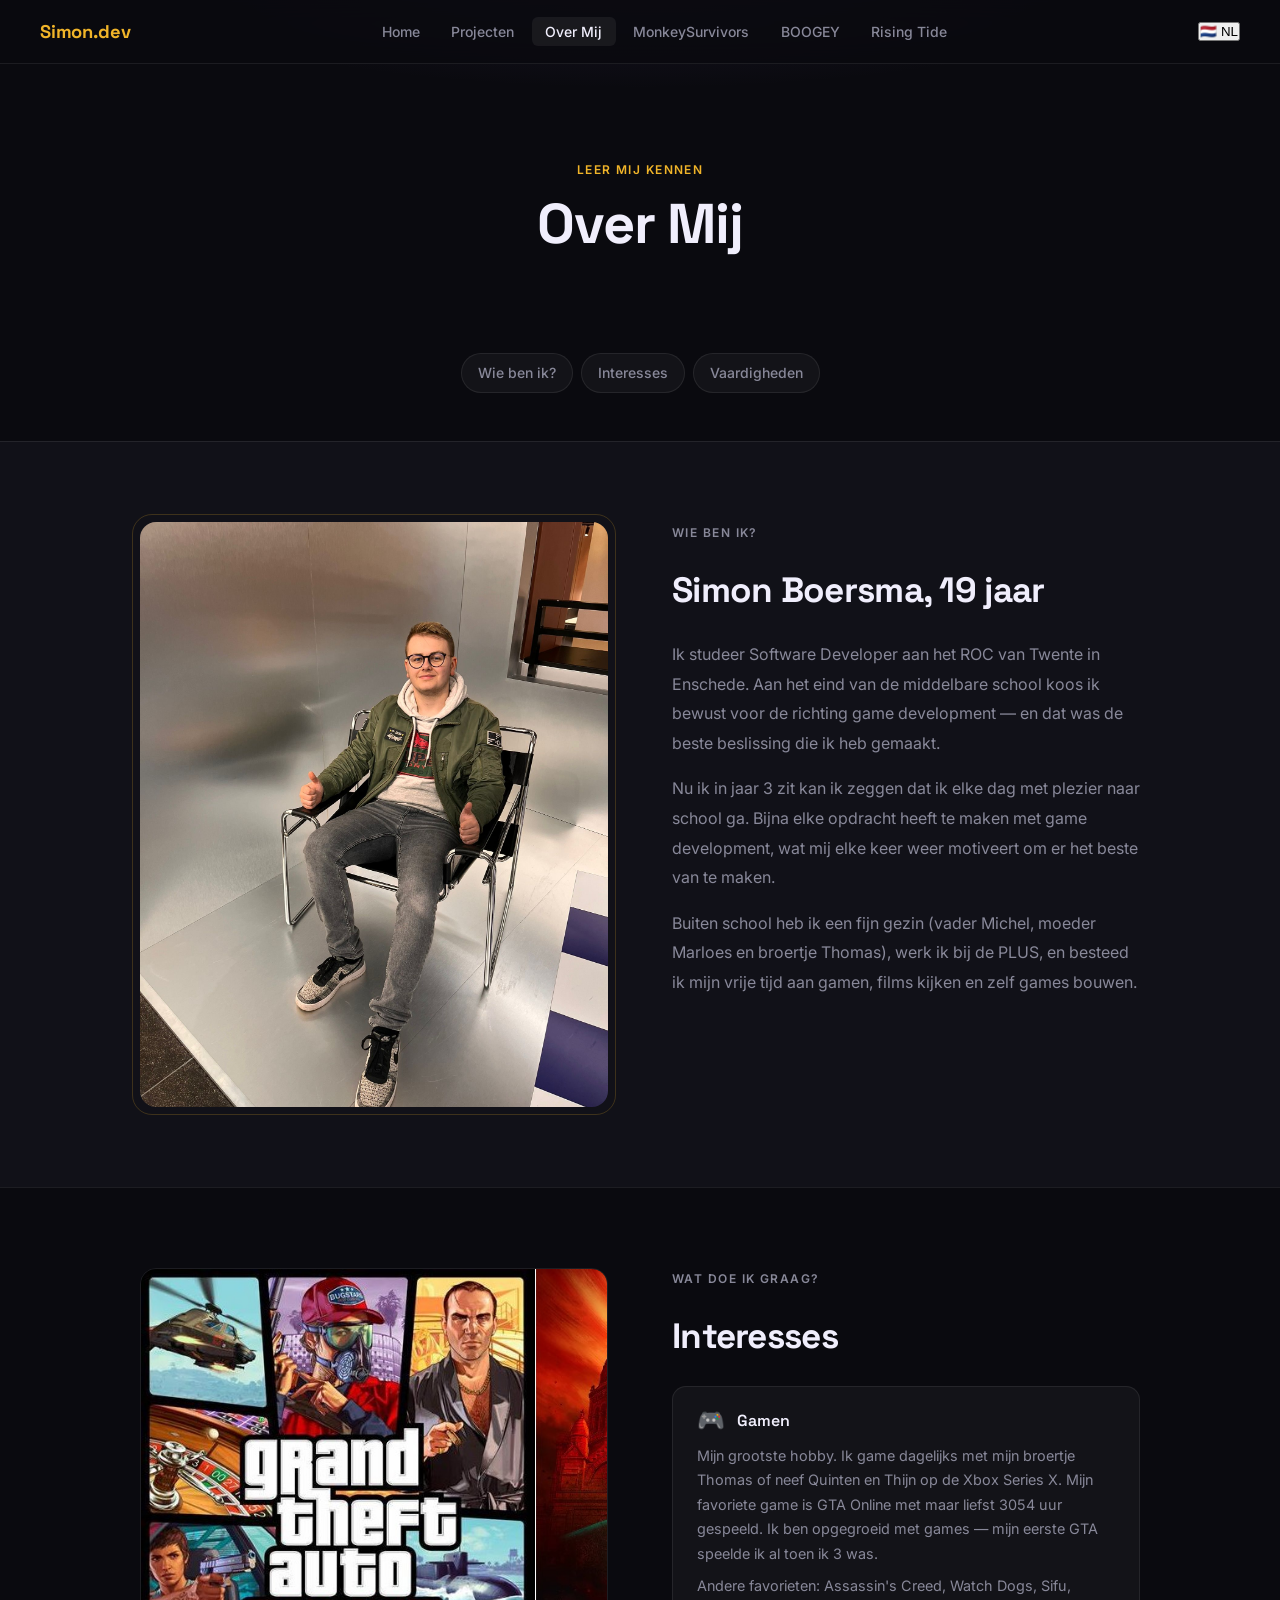
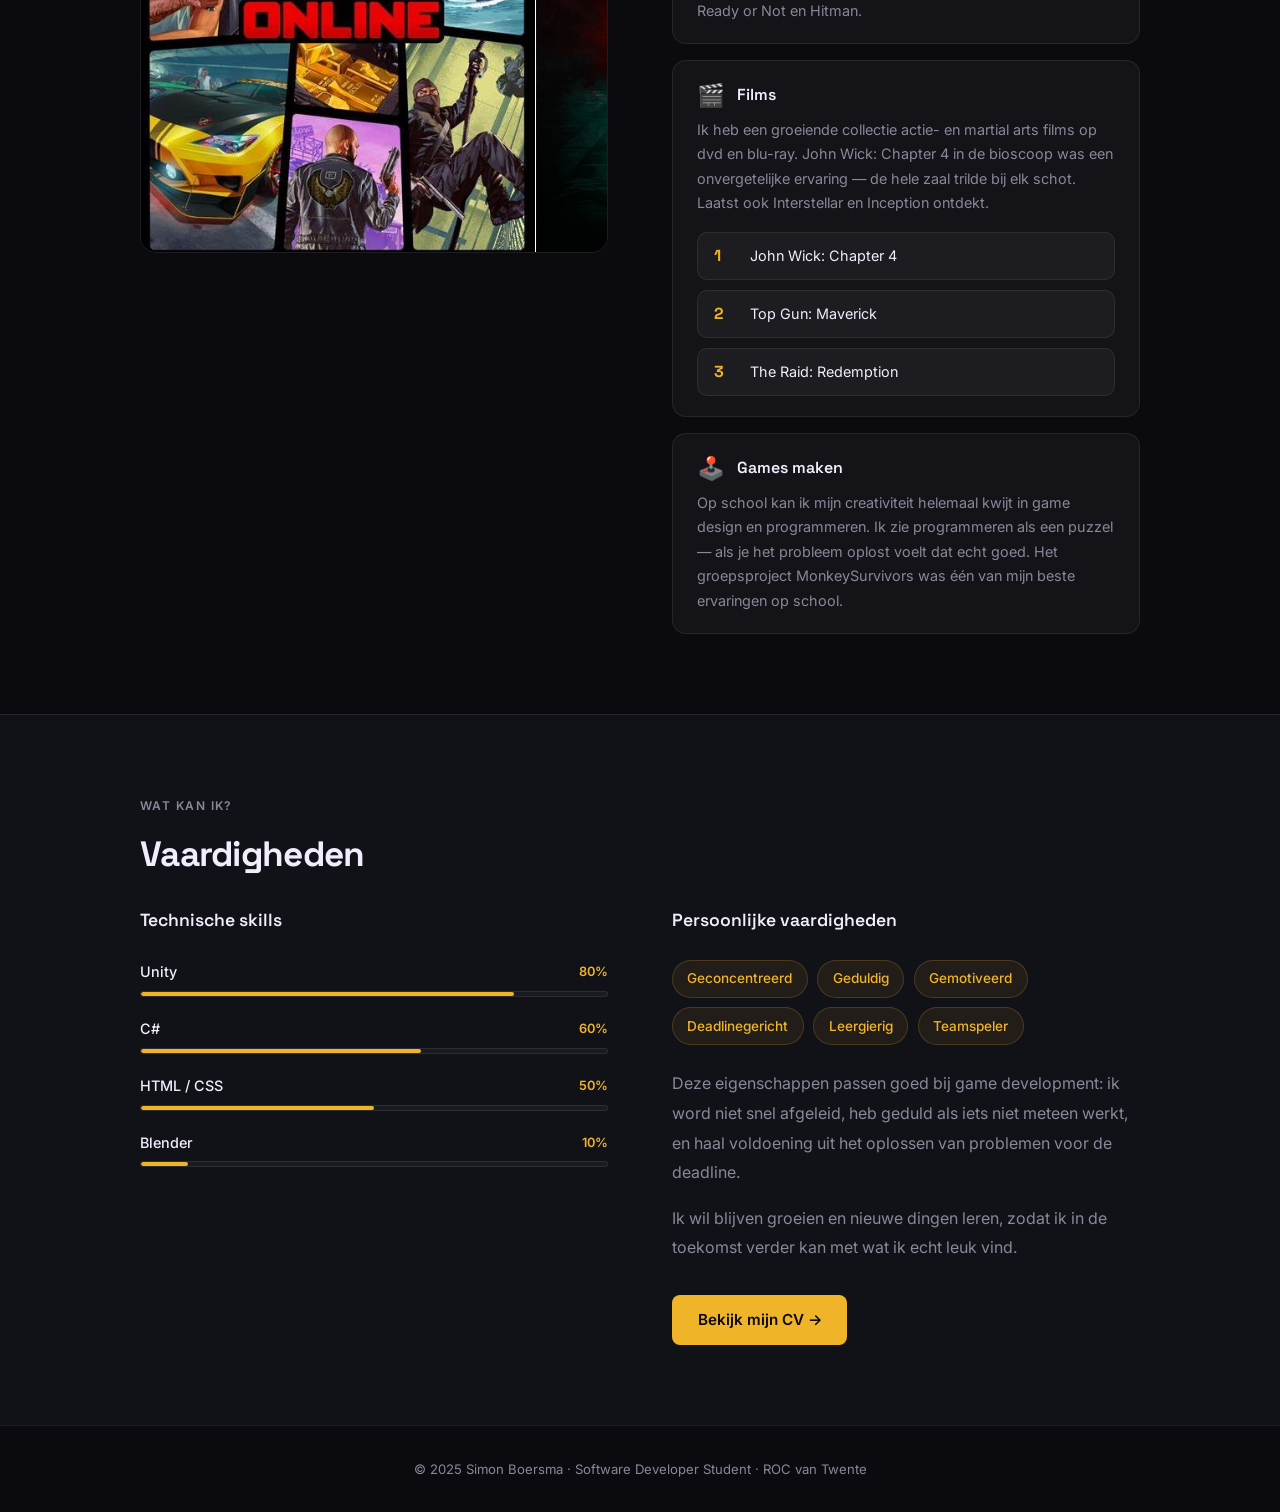
==== commit 3ad9d645: "NL <> ENG" ====
--- a/aboutme.html
+++ b/aboutme.html
@@ -1,443 +1,963 @@
 <!DOCTYPE html>
 <html lang="nl">
 <head>
+
   <meta charset="UTF-8">
+
   <title>Over Mij · Simon Boersma</title>
+
   <link rel="icon" href="Images/favicon5.ico" type="image/x-icon">
+
   <meta name="viewport" content="width=device-width, initial-scale=1.0">
+
   <link href="https://fonts.googleapis.com/css2?family=Inter:wght@300;400;500;600;700&family=Space+Grotesk:wght@400;600;700&display=swap" rel="stylesheet">
+
   <link rel="stylesheet" href="style.css">
+
   <style>
+
     /* ── PAGE HERO ── */
+
     .page-hero {
+
       padding: 10rem 2rem 5rem;
+
       text-align: center;
+
       position: relative;
+
       overflow: hidden;
-    }
+
+    }
+
     .page-hero-bg {
+
       position: absolute;
+
       inset: 0;
+
       background: radial-gradient(ellipse 60% 50% at 50% -10%, rgba(124,92,191,0.15) 0%, transparent 70%);
+
       pointer-events: none;
+
     }
 
     /* ── SUB-NAV ── */
+
     .sub-nav {
+
       display: flex;
+
       justify-content: center;
+
       gap: 0.5rem;
+
       padding: 0 2rem 3rem;
+
       flex-wrap: wrap;
-    }
+
+    }
+
     .sub-nav a {
+
       color: var(--muted);
+
       text-decoration: none;
+
       font-size: 0.875rem;
+
       font-weight: 500;
+
       padding: 0.45rem 1rem;
+
       border-radius: 100px;
+
       border: 1px solid var(--border);
+
       background: var(--card-bg);
+
       transition: color 0.2s, border-color 0.2s, background 0.2s;
-    }
+
+    }
+
     .sub-nav a:hover {
+
       color: var(--text);
+
       border-color: rgba(255,255,255,0.2);
+
       background: rgba(255,255,255,0.06);
+
     }
 
     /* ── SECTIONS ── */
+
     .about-section {
+
       padding: 5rem 2rem;
+
       border-top: 1px solid var(--border);
-    }
+
+    }
+
     .about-section:nth-child(even) { background: var(--bg2); }
 
     .about-grid {
+
       display: grid;
+
       grid-template-columns: 1fr 1fr;
+
       gap: 4rem;
+
       align-items: start;
-    }
+
+    }
+
     .about-grid.reverse { direction: rtl; }
+
     .about-grid.reverse > * { direction: ltr; }
 
     .about-section h2 {
+
       font-family: 'Space Grotesk', sans-serif;
+
       font-size: clamp(1.6rem, 3vw, 2.2rem);
+
       font-weight: 700;
+
       letter-spacing: -0.02em;
+
       margin-bottom: 1.25rem;
-    }
+
+    }
+
     .about-section p {
+
       color: var(--muted);
+
       line-height: 1.85;
+
       margin-bottom: 1rem;
-    }
+
+    }
+
     .about-section p:last-child { margin-bottom: 0; }
 
     /* Interest cards */
+
     .interest-cards {
+
       display: grid;
+
       grid-template-columns: 1fr;
+
       gap: 1rem;
-    }
+
+    }
+
     .interest-card {
+
       background: var(--card-bg);
+
       border: 1px solid var(--border);
+
       border-radius: 14px;
+
       padding: 1.25rem 1.5rem;
+
       transition: border-color 0.2s;
-    }
+
+    }
+
     .interest-card:hover { border-color: rgba(255,255,255,0.2); }
+
     .interest-card-header {
+
       display: flex;
+
       align-items: center;
+
       gap: 0.75rem;
+
       margin-bottom: 0.6rem;
-    }
+
+    }
+
     .interest-icon {
+
       font-size: 1.4rem;
+
       line-height: 1;
-    }
+
+    }
+
     .interest-title {
+
       font-family: 'Space Grotesk', sans-serif;
+
       font-size: 1rem;
+
       font-weight: 600;
-    }
+
+    }
+
     .interest-card p {
+
       font-size: 0.9rem;
+
       color: var(--muted);
+
       margin: 0;
+
       line-height: 1.7;
+
     }
 
     /* Top 3 */
+
     .top3 {
+
       display: flex;
+
       flex-direction: column;
+
       gap: 0.6rem;
+
       margin-top: 1rem;
-    }
+
+    }
+
     .top3-item {
+
       display: flex;
+
       align-items: center;
+
       gap: 0.75rem;
+
       padding: 0.6rem 1rem;
+
       background: var(--card-bg);
+
       border: 1px solid var(--border);
+
       border-radius: 10px;
+
       font-size: 0.9rem;
-    }
+
+    }
+
     .top3-rank {
+
       font-family: 'Space Grotesk', sans-serif;
+
       font-size: 1rem;
+
       font-weight: 700;
+
       color: var(--accent);
+
       min-width: 1.5rem;
+
     }
 
     /* Skill bars */
+
     .skills-list {
+
       display: flex;
+
       flex-direction: column;
+
       gap: 1.25rem;
-    }
+
+    }
+
     .skill-row { display: flex; flex-direction: column; gap: 0.4rem; }
+
     .skill-header {
+
       display: flex;
+
       justify-content: space-between;
+
       align-items: center;
-    }
+
+    }
+
     .skill-name { font-size: 0.9rem; font-weight: 500; }
+
     .skill-pct { font-size: 0.8rem; color: var(--accent); font-weight: 600; }
+
     .skill-bar-bg {
+
       height: 6px;
+
       background: var(--card-bg);
+
       border-radius: 100px;
+
       overflow: hidden;
+
       border: 1px solid var(--border);
-    }
+
+    }
+
     .skill-bar-fill {
+
       height: 100%;
+
       border-radius: 100px;
+
       background: var(--accent);
+
       width: 0;
+
       transition: width 1.2s cubic-bezier(0.4, 0, 0.2, 1);
-    }
+
+    }
+
     .skill-bar-fill.animate { width: var(--target-width); }
 
     /* Soft skills */
+
     .soft-skills {
+
       display: flex;
+
       flex-wrap: wrap;
+
       gap: 0.6rem;
+
       margin-top: 0.5rem;
-    }
+
+    }
+
     .soft-skill-tag {
+
       font-size: 0.85rem;
+
       font-weight: 500;
+
       padding: 0.4rem 0.9rem;
+
       background: rgba(240,180,41,0.08);
+
       border: 1px solid rgba(240,180,41,0.2);
+
       color: var(--accent);
+
       border-radius: 100px;
+
     }
 
     /* Photo */
+
     .profile-photo {
+
       width: 100%;
+
       border-radius: 16px;
+
       display: block;
+
       background: var(--bg3);
+
       object-fit: cover;
+
       aspect-ratio: 4/5;
-    }
+
+    }
+
     .profile-photo-wrap {
+
       position: relative;
-    }
+
+    }
+
     .profile-photo-frame {
+
       position: absolute;
+
       inset: -8px;
+
       border: 1px solid rgba(240,180,41,0.2);
+
       border-radius: 20px;
+
       pointer-events: none;
+
     }
 
     @media (max-width: 700px) {
+
       .about-grid, .about-grid.reverse { grid-template-columns: 1fr; direction: ltr; }
+
     }
 
     /* ── SLIDING IMAGE EFFECT ── */
-.image-slide-wrapper {
-  width: 100%;
-  border-radius: 16px;
-  overflow: hidden;
-  border: 1px solid var(--border);
-  aspect-ratio: 4/5; /* zelfde gevoel als je profile photo */
-  position: relative;
-}
-
-/* de echte image */
-.sliding-image {
-  height: 100%;
-  width: auto;
-  min-width: 140%; /* belangrijk: maakt hem “te breed” zodat je kan scrollen */
-  object-fit: cover;
-  position: absolute;
-  top: 0;
-  left: 0;
-  animation: slideHorizontal 8s ease-in-out infinite alternate;
-}
-
-/* animatie heen en weer */
-@keyframes slideHorizontal {
-  0% {
-    transform: translateX(0%);
-  }
-  100% {
-    transform: translateX(-25%);
-  }
-}
-
-/* optioneel: minder beweging voor mensen met motion sensitivity */
-@media (prefers-reduced-motion: reduce) {
-  .sliding-image {
-    animation: none;
-    transform: none;
-  }
-}
+
+    .image-slide-wrapper {
+
+      width: 100%;
+
+      border-radius: 16px;
+
+      overflow: hidden;
+
+      border: 1px solid var(--border);
+
+      aspect-ratio: 4/5;
+
+      position: relative;
+
+    }
+
+    /* de echte image */
+
+    .sliding-image {
+
+      height: 100%;
+
+      width: auto;
+
+      min-width: 140%;
+
+      object-fit: cover;
+
+      position: absolute;
+
+      top: 0;
+
+      left: 0;
+
+      animation: slideHorizontal 8s ease-in-out infinite alternate;
+
+    }
+
+    /* animatie heen en weer */
+
+    @keyframes slideHorizontal {
+
+      0% {
+
+        transform: translateX(0%);
+
+      }
+
+      100% {
+
+        transform: translateX(-25%);
+
+      }
+
+    }
+
+    /* optioneel: minder beweging voor mensen met motion sensitivity */
+
+    @media (prefers-reduced-motion: reduce) {
+
+      .sliding-image {
+
+        animation: none;
+
+        transform: none;
+
+      }
+
+    }
 
   </style>
+
 </head>
+
 <body>
 
 <!-- NAVBAR -->
+
 <nav id="navbar">
+
   <a class="nav-logo" href="index.html">Simon.dev</a>
+
   <button class="hamburger" id="hamburger" aria-label="Menu openen">
+
     <span></span><span></span><span></span>
+
   </button>
+
   <ul class="nav-links" id="nav-links">
-    <li><a href="index.html">Home</a></li>
-    <li><a href="myprojects.html">Projecten</a></li>
-    <li><a href="aboutme.html">Over Mij</a></li>
+
+    <li><a href="index.html" data-nl="Home" data-en="Home">Home</a></li>
+
+    <li><a href="myprojects.html" data-nl="Projecten" data-en="Projects">Projecten</a></li>
+
+    <li><a href="aboutme.html" data-nl="Over Mij" data-en="About Me">Over Mij</a></li>
+
     <li><a href="MonkeySurvivors.html">MonkeySurvivors</a></li>
+
     <li><a href="Boogey.html">BOOGEY</a></li>
+
     <li><a href="Rising-Tide.html">Rising Tide</a></li>
+
   </ul>
+
+  <button id="language-toggle" class="language-toggle">🇳🇱 NL</button>
+
 </nav>
 
 <!-- PAGE HERO -->
+
 <div class="page-hero">
+
   <div class="page-hero-bg"></div>
-  <p class="section-label" style="animation: fadeUp 0.5s ease both;">Leer mij kennen</p>
-  <h1 class="section-title" style="font-size:clamp(2rem,5vw,3.5rem); animation: fadeUp 0.5s 0.1s ease both;">Over Mij</h1>
+
+  <p class="section-label" style="animation: fadeUp 0.5s ease both;"
+     data-nl="Leer mij kennen"
+     data-en="Get to know me">
+    Leer mij kennen
+  </p>
+
+  <h1 class="section-title" style="font-size:clamp(2rem,5vw,3.5rem); animation: fadeUp 0.5s 0.1s ease both;"
+      data-nl="Over Mij"
+      data-en="About Me">
+    Over Mij
+  </h1>
+
 </div>
 
 <!-- SUB-NAV -->
+
 <div class="sub-nav">
-  <a href="#wie">Wie ben ik?</a>
-  <a href="#interesses">Interesses</a>
-  <a href="#vaardigheden">Vaardigheden</a>
+
+  <a href="#wie" data-nl="Wie ben ik?" data-en="Who am I?">Wie ben ik?</a>
+
+  <a href="#interesses" data-nl="Interesses" data-en="Interests">Interesses</a>
+
+  <a href="#vaardigheden" data-nl="Vaardigheden" data-en="Skills">Vaardigheden</a>
+
 </div>
 
 <!-- WIE BEN IK -->
+
 <section class="about-section" id="wie">
+
   <div class="container">
+
     <div class="about-grid">
+
       <div class="profile-photo-wrap reveal">
+
         <img src="Images/NBFoto.jpg" alt="Simon Boersma" class="profile-photo"
              onerror="this.style.display='none'">
+
         <div class="profile-photo-frame"></div>
+
       </div>
+
       <div class="reveal reveal-delay-1">
-        <p class="section-label">Wie ben ik?</p>
-        <h2>Simon Boersma, 19 jaar</h2>
-        <p>Ik studeer Software Developer aan het ROC van Twente in Enschede. Aan het eind van de middelbare school koos ik bewust voor de richting game development — en dat was de beste beslissing die ik heb gemaakt.</p>
-        <p>Nu ik in jaar 3 zit kan ik zeggen dat ik elke dag met plezier naar school ga. Bijna elke opdracht heeft te maken met game development, wat mij elke keer weer motiveert om er het beste van te maken.</p>
-        <p>Buiten school heb ik een fijn gezin (vader Michel, moeder Marloes en broertje Thomas), werk ik bij de PLUS, en besteed ik mijn vrije tijd aan gamen, films kijken en zelf games bouwen.</p>
+
+        <p class="section-label"
+           data-nl="Wie ben ik?"
+           data-en="Who am I?">
+          Wie ben ik?
+        </p>
+
+        <h2 data-nl="Simon Boersma, 19 jaar" data-en="Simon Boersma, 19 years old">
+          Simon Boersma, 19 jaar
+        </h2>
+
+        <p
+          data-nl="Ik studeer Software Developer aan het ROC van Twente in Enschede. Aan het eind van de middelbare school koos ik bewust voor de richting game development — en dat was de beste beslissing die ik heb gemaakt."
+          data-en="I study Software Development at ROC van Twente in Enschede. At the end of secondary school, I consciously chose to focus on game development — and it was the best decision I have made."
+        >
+          Ik studeer Software Developer aan het ROC van Twente in Enschede. Aan het eind van de middelbare school koos ik bewust voor de richting game development — en dat was de beste beslissing die ik heb gemaakt.
+        </p>
+
+        <p
+          data-nl="Nu ik in jaar 3 zit kan ik zeggen dat ik elke dag met plezier naar school ga. Bijna elke opdracht heeft te maken met game development, wat mij elke keer weer motiveert om er het beste van te maken."
+          data-en="Now that I am in my third year, I can say that I enjoy going to school every day. Almost every assignment is related to game development, which motivates me to do my best every time."
+        >
+          Nu ik in jaar 3 zit kan ik zeggen dat ik elke dag met plezier naar school ga. Bijna elke opdracht heeft te maken met game development, wat mij elke keer weer motiveert om er het beste van te maken.
+        </p>
+
+        <p
+          data-nl="Buiten school heb ik een fijn gezin (vader Michel, moeder Marloes en broertje Thomas), werk ik bij de PLUS, en besteed ik mijn vrije tijd aan gamen, films kijken en zelf games bouwen."
+          data-en="Outside of school, I have a great family (my father Michel, my mother Marloes and my younger brother Thomas), I work at PLUS, and I spend my free time gaming, watching movies and creating my own games."
+        >
+          Buiten school heb ik een fijn gezin (vader Michel, moeder Marloes en broertje Thomas), werk ik bij de PLUS, en besteed ik mijn vrije tijd aan gamen, films kijken en zelf games bouwen.
+        </p>
+
       </div>
+
     </div>
+
   </div>
+
 </section>
 
 <!-- INTERESSES -->
+
 <section class="about-section" id="interesses">
+
   <div class="container">
+
     <div class="about-grid reverse">
+
       <div class="reveal reveal-delay-1">
-        <p class="section-label">Wat doe ik graag?</p>
-        <h2>Interesses</h2>
+
+        <p class="section-label"
+           data-nl="Wat doe ik graag?"
+           data-en="What do I enjoy?">
+          Wat doe ik graag?
+        </p>
+
+        <h2 data-nl="Interesses" data-en="Interests">Interesses</h2>
+
         <div class="interest-cards">
+
           <div class="interest-card">
+
             <div class="interest-card-header">
+
               <span class="interest-icon">🎮</span>
-              <span class="interest-title">Gamen</span>
-            </div>
-            <p>Mijn grootste hobby. Ik game dagelijks met mijn broertje Thomas of neef Quinten en Thijn op de Xbox Series X. Mijn favoriete game is GTA Online met maar liefst 3054 uur gespeeld. Ik ben opgegroeid met games — mijn eerste GTA speelde ik al toen ik 3 was.</p>
-            <p style="margin-top:0.5rem;">Andere favorieten: Assassin's Creed, Watch Dogs, Sifu, Ready or Not en Hitman.</p>
+
+              <span class="interest-title"
+                    data-nl="Gamen"
+                    data-en="Gaming">
+                Gamen
+              </span>
+
+            </div>
+
+            <p
+              data-nl="Mijn grootste hobby. Ik game dagelijks met mijn broertje Thomas of neef Quinten en Thijn op de Xbox Series X. Mijn favoriete game is GTA Online met maar liefst 3054 uur gespeeld. Ik ben opgegroeid met games — mijn eerste GTA speelde ik al toen ik 3 was."
+              data-en="My biggest hobby. I game daily with my younger brother Thomas or my cousins Quinten and Thijn on the Xbox Series X. My favorite game is GTA Online, with an impressive 3054 hours played. I grew up with games — I played my first GTA when I was only 3 years old."
+            >
+              Mijn grootste hobby. Ik game dagelijks met mijn broertje Thomas of neef Quinten en Thijn op de Xbox Series X. Mijn favoriete game is GTA Online met maar liefst 3054 uur gespeeld. Ik ben opgegroeid met games — mijn eerste GTA speelde ik al toen ik 3 was.
+            </p>
+
+            <p
+              style="margin-top:0.5rem;"
+              data-nl="Andere favorieten: Assassin's Creed, Watch Dogs, Sifu, Ready or Not en Hitman."
+              data-en="Other favorites: Assassin's Creed, Watch Dogs, Sifu, Ready or Not and Hitman."
+            >
+              Andere favorieten: Assassin's Creed, Watch Dogs, Sifu, Ready or Not en Hitman.
+            </p>
+
           </div>
+
           <div class="interest-card">
+
             <div class="interest-card-header">
+
               <span class="interest-icon">🎬</span>
-              <span class="interest-title">Films</span>
-            </div>
-            <p>Ik heb een groeiende collectie actie- en martial arts films op dvd en blu-ray. John Wick: Chapter 4 in de bioscoop was een onvergetelijke ervaring — de hele zaal trilde bij elk schot. Laatst ook Interstellar en Inception ontdekt.</p>
+
+              <span class="interest-title"
+                    data-nl="Films"
+                    data-en="Movies">
+                Films
+              </span>
+
+            </div>
+
+            <p
+              data-nl="Ik heb een groeiende collectie actie- en martial arts films op dvd en blu-ray. John Wick: Chapter 4 in de bioscoop was een onvergetelijke ervaring — de hele zaal trilde bij elk schot. Laatst ook Interstellar en Inception ontdekt."
+              data-en="I have a growing collection of action and martial arts movies on DVD and Blu-ray. Seeing John Wick: Chapter 4 in the cinema was an unforgettable experience — the whole theater shook with every shot. I also recently discovered Interstellar and Inception."
+            >
+              Ik heb een groeiende collectie actie- en martial arts films op dvd en blu-ray. John Wick: Chapter 4 in de bioscoop was een onvergetelijke ervaring — de hele zaal trilde bij elk schot. Laatst ook Interstellar en Inception ontdekt.
+            </p>
+
             <div class="top3">
-              <div class="top3-item"><span class="top3-rank">1</span> John Wick: Chapter 4</div>
-              <div class="top3-item"><span class="top3-rank">2</span> Top Gun: Maverick</div>
-              <div class="top3-item"><span class="top3-rank">3</span> The Raid: Redemption</div>
-            </div>
+
+              <div class="top3-item">
+                <span class="top3-rank">1</span> John Wick: Chapter 4
+              </div>
+
+              <div class="top3-item">
+                <span class="top3-rank">2</span> Top Gun: Maverick
+              </div>
+
+              <div class="top3-item">
+                <span class="top3-rank">3</span> The Raid: Redemption
+              </div>
+
+            </div>
+
           </div>
+
           <div class="interest-card">
+
             <div class="interest-card-header">
+
               <span class="interest-icon">🕹️</span>
-              <span class="interest-title">Games maken</span>
-            </div>
-            <p>Op school kan ik mijn creativiteit helemaal kwijt in game design en programmeren. Ik zie programmeren als een puzzel — als je het probleem oplost voelt dat echt goed. Het groepsproject MonkeySurvivors was één van mijn beste ervaringen op school.</p>
+
+              <span class="interest-title"
+                    data-nl="Games maken"
+                    data-en="Game Development">
+                Games maken
+              </span>
+
+            </div>
+
+            <p
+              data-nl="Op school kan ik mijn creativiteit helemaal kwijt in game design en programmeren. Ik zie programmeren als een puzzel — als je het probleem oplost voelt dat echt goed. Het groepsproject MonkeySurvivors was één van mijn beste ervaringen op school."
+              data-en="At school, I can fully express my creativity through game design and programming. I see programming as a puzzle — solving a problem feels really rewarding. The MonkeySurvivors group project was one of my best experiences at school."
+            >
+              Op school kan ik mijn creativiteit helemaal kwijt in game design en programmeren. Ik zie programmeren als een puzzel — als je het probleem oplost voelt dat echt goed. Het groepsproject MonkeySurvivors was één van mijn beste ervaringen op school.
+            </p>
+
           </div>
+
         </div>
+
       </div>
+
       <div class="image-slide-wrapper">
+
         <img src="Images/Interesses.jpg" alt="Interesses" class="sliding-image">
+
       </div>
+
     </div>
+
   </div>
+
 </section>
 
 <!-- VAARDIGHEDEN -->
+
 <section class="about-section" id="vaardigheden">
+
   <div class="container">
-    <p class="section-label reveal">Wat kan ik?</p>
-    <h2 class="section-title reveal reveal-delay-1">Vaardigheden</h2>
+
+    <p class="section-label reveal"
+       data-nl="Wat kan ik?"
+       data-en="What can I do?">
+      Wat kan ik?
+    </p>
+
+    <h2 class="section-title reveal reveal-delay-1"
+        data-nl="Vaardigheden"
+        data-en="Skills">
+      Vaardigheden
+    </h2>
 
     <div style="display:grid; grid-template-columns:1fr 1fr; gap:4rem; margin-top:2rem;">
 
       <!-- Technische skills -->
+
       <div class="reveal reveal-delay-1">
-        <h3 style="font-family:'Space Grotesk',sans-serif; font-size:1.1rem; font-weight:600; margin-bottom:1.5rem;">Technische skills</h3>
+
+        <h3 style="font-family:'Space Grotesk',sans-serif; font-size:1.1rem; font-weight:600; margin-bottom:1.5rem;"
+            data-nl="Technische skills"
+            data-en="Technical skills">
+          Technische skills
+        </h3>
+
         <div class="skills-list">
+
           <div class="skill-row">
+
             <div class="skill-header">
+
               <span class="skill-name">Unity</span>
+
               <span class="skill-pct">80%</span>
-            </div>
+
+            </div>
+
             <div class="skill-bar-bg">
+
               <div class="skill-bar-fill" style="--target-width:80%"></div>
-            </div>
+
+            </div>
+
           </div>
+
           <div class="skill-row">
+
             <div class="skill-header">
+
               <span class="skill-name">C#</span>
+
               <span class="skill-pct">60%</span>
-            </div>
+
+            </div>
+
             <div class="skill-bar-bg">
+
               <div class="skill-bar-fill" style="--target-width:60%"></div>
-            </div>
+
+            </div>
+
           </div>
+
           <div class="skill-row">
+
             <div class="skill-header">
+
               <span class="skill-name">HTML / CSS</span>
+
               <span class="skill-pct">50%</span>
-            </div>
+
+            </div>
+
             <div class="skill-bar-bg">
+
               <div class="skill-bar-fill" style="--target-width:50%"></div>
-            </div>
+
+            </div>
+
           </div>
+
           <div class="skill-row">
+
             <div class="skill-header">
+
               <span class="skill-name">Blender</span>
+
               <span class="skill-pct">10%</span>
-            </div>
+
+            </div>
+
             <div class="skill-bar-bg">
+
               <div class="skill-bar-fill" style="--target-width:10%"></div>
-            </div>
+
+            </div>
+
           </div>
+
         </div>
+
       </div>
 
       <!-- Persoonlijke vaardigheden -->
+
       <div class="reveal reveal-delay-2">
-        <h3 style="font-family:'Space Grotesk',sans-serif; font-size:1.1rem; font-weight:600; margin-bottom:1.5rem;">Persoonlijke vaardigheden</h3>
+
+        <h3 style="font-family:'Space Grotesk',sans-serif; font-size:1.1rem; font-weight:600; margin-bottom:1.5rem;"
+            data-nl="Persoonlijke vaardigheden"
+            data-en="Personal skills">
+          Persoonlijke vaardigheden
+        </h3>
+
         <div class="soft-skills">
-          <span class="soft-skill-tag">Geconcentreerd</span>
-          <span class="soft-skill-tag">Geduldig</span>
-          <span class="soft-skill-tag">Gemotiveerd</span>
-          <span class="soft-skill-tag">Deadlinegericht</span>
-          <span class="soft-skill-tag">Leergierig</span>
-          <span class="soft-skill-tag">Teamspeler</span>
+
+          <span class="soft-skill-tag"
+                data-nl="Geconcentreerd"
+                data-en="Focused">
+            Geconcentreerd
+          </span>
+
+          <span class="soft-skill-tag"
+                data-nl="Geduldig"
+                data-en="Patient">
+            Geduldig
+          </span>
+
+          <span class="soft-skill-tag"
+                data-nl="Gemotiveerd"
+                data-en="Motivated">
+            Gemotiveerd
+          </span>
+
+          <span class="soft-skill-tag"
+                data-nl="Deadlinegericht"
+                data-en="Deadline-oriented">
+            Deadlinegericht
+          </span>
+
+          <span class="soft-skill-tag"
+                data-nl="Leergierig"
+                data-en="Eager to learn">
+            Leergierig
+          </span>
+
+          <span class="soft-skill-tag"
+                data-nl="Teamspeler"
+                data-en="Team player">
+            Teamspeler
+          </span>
+
         </div>
-        <p style="margin-top:1.5rem;">Deze eigenschappen passen goed bij game development: ik word niet snel afgeleid, heb geduld als iets niet meteen werkt, en haal voldoening uit het oplossen van problemen voor de deadline.</p>
-        <p>Ik wil blijven groeien en nieuwe dingen leren, zodat ik in de toekomst verder kan met wat ik echt leuk vind.</p>
+
+        <p
+          style="margin-top:1.5rem;"
+          data-nl="Deze eigenschappen passen goed bij game development: ik word niet snel afgeleid, heb geduld als iets niet meteen werkt, en haal voldoening uit het oplossen van problemen voor de deadline."
+          data-en="These qualities fit well with game development: I don't get distracted easily, I am patient when something doesn't work right away, and I enjoy solving problems before the deadline."
+        >
+          Deze eigenschappen passen goed bij game development: ik word niet snel afgeleid, heb geduld als iets niet meteen werkt, en haal voldoening uit het oplossen van problemen voor de deadline.
+        </p>
+
+        <p
+          data-nl="Ik wil blijven groeien en nieuwe dingen leren, zodat ik in de toekomst verder kan met wat ik echt leuk vind."
+          data-en="I want to keep growing and learning new things so that I can continue doing what I truly enjoy in the future."
+        >
+          Ik wil blijven groeien en nieuwe dingen leren, zodat ik in de toekomst verder kan met wat ik echt leuk vind.
+        </p>
+
         <div style="margin-top:2rem;">
-          <a href="Images/CV Simon 4.pdf" class="btn btn-primary" target="_blank">Bekijk mijn CV →</a>
+
+          <a href="Images/CV Simon 4.pdf"
+             class="btn btn-primary"
+             target="_blank"
+             data-nl="Bekijk mijn CV →"
+             data-en="View my CV →">
+            Bekijk mijn CV →
+          </a>
+
         </div>
+
       </div>
 
     </div>
+
   </div>
+
 </section>
 
 <!-- FOOTER -->
+
 <footer>
-  <p>© 2025 Simon Boersma · Software Developer Student · ROC van Twente</p>
+
+  <p
+    data-nl="© 2025 Simon Boersma · Software Developer Student · ROC van Twente"
+    data-en="© 2025 Simon Boersma · Software Development Student · ROC van Twente"
+  >
+    © 2025 Simon Boersma · Software Developer Student · ROC van Twente
+  </p>
+
 </footer>
 
 <script src="main.js" defer></script>
+
 <script>
+
   // Skill bar animatie zodra ze in beeld komen
+
   const fills = document.querySelectorAll('.skill-bar-fill');
+
   const barObserver = new IntersectionObserver((entries) => {
+
     entries.forEach(e => {
+
       if (e.isIntersecting) {
+
         e.target.classList.add('animate');
+
         barObserver.unobserve(e.target);
+
       }
+
     });
+
   }, { threshold: 0.3 });
+
   fills.forEach(f => barObserver.observe(f));
+
 </script>
+
 </body>
-</html>
+</html>
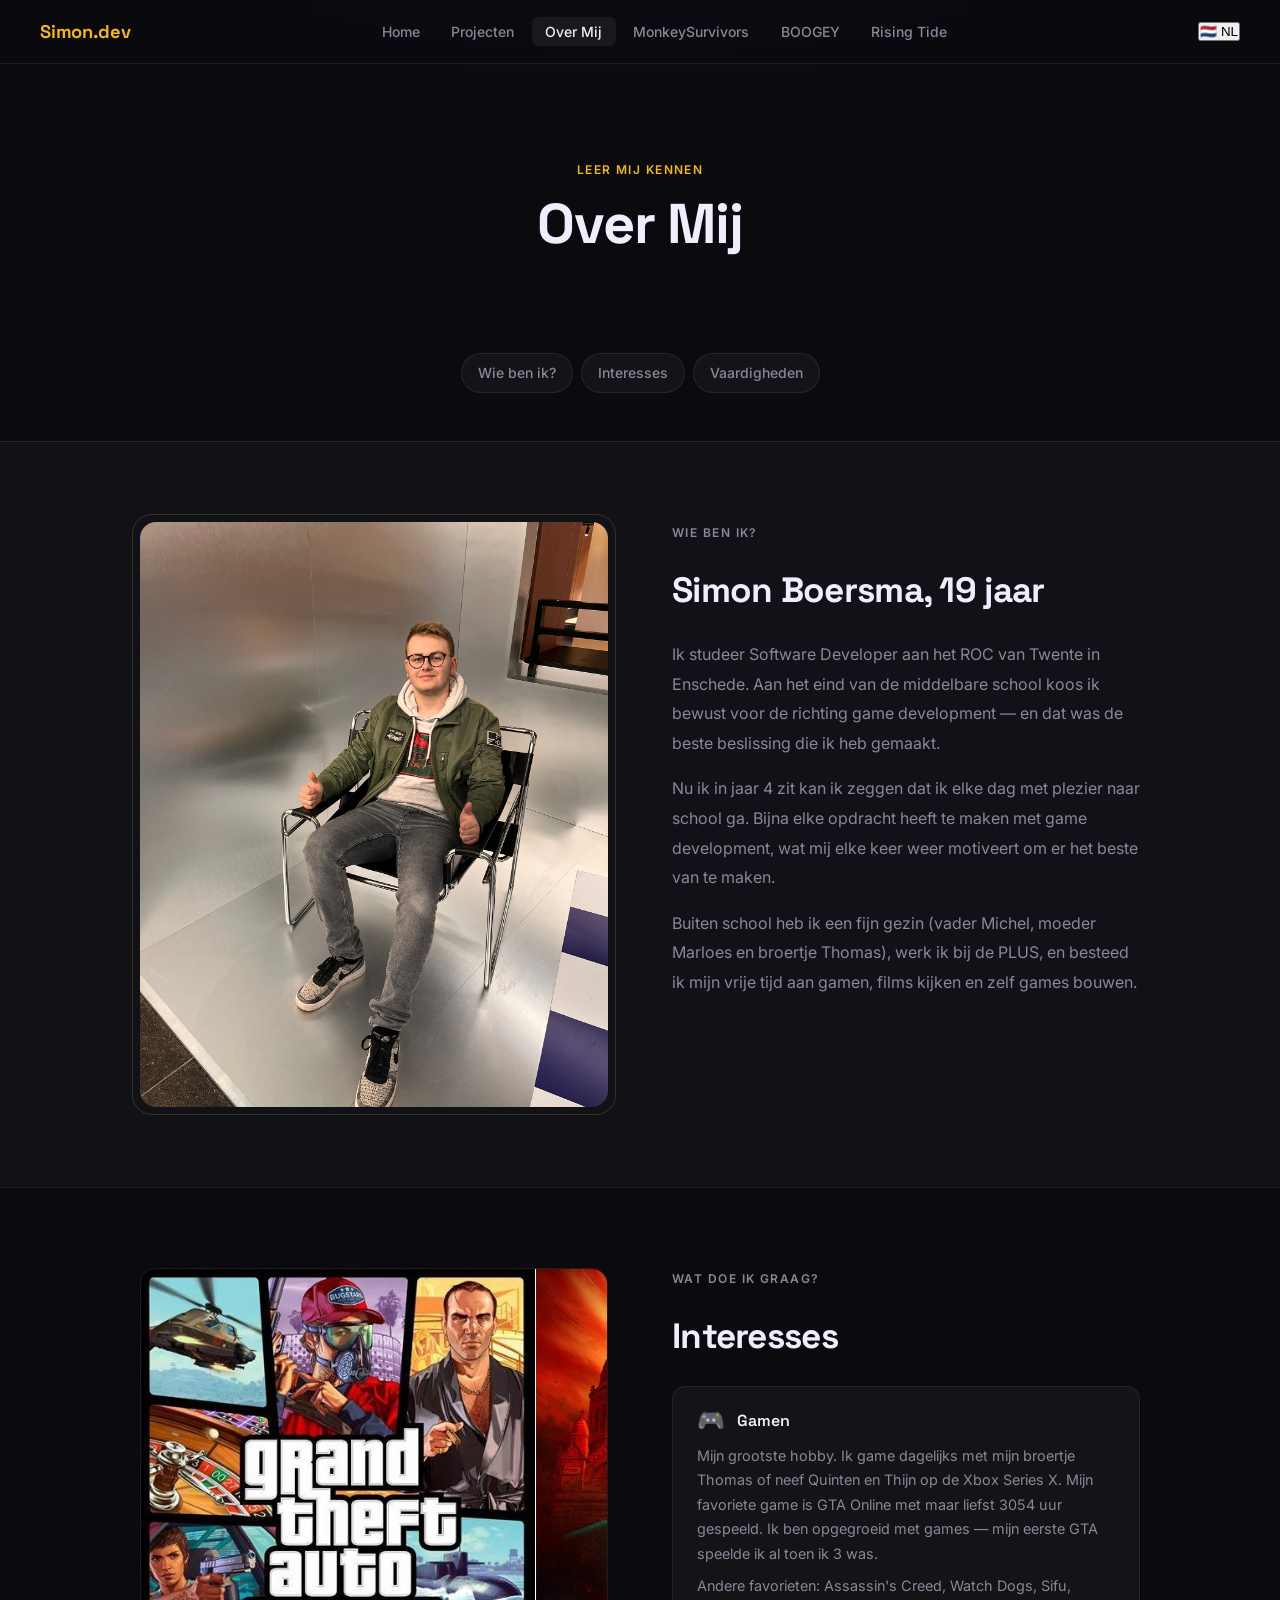
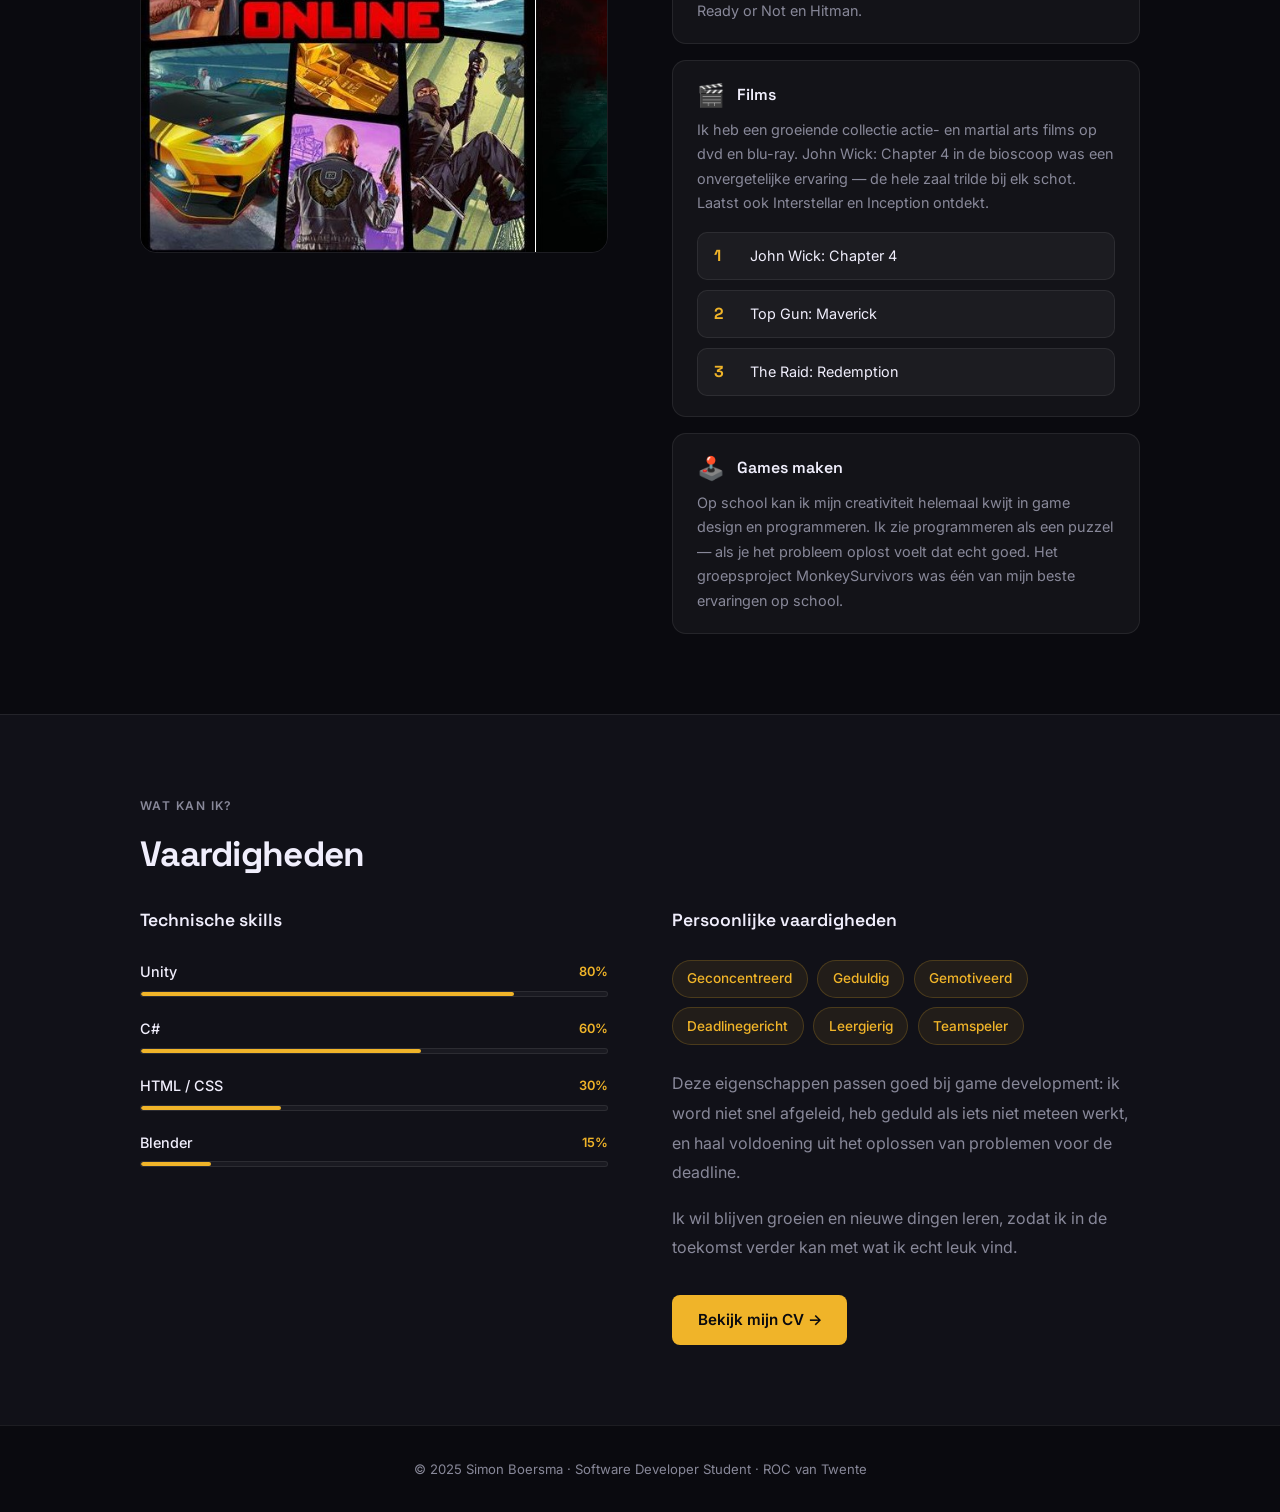
==== commit a30ddfde: "Meer scripts toegevoegd en wat tekst geupdate" ====
--- a/aboutme.html
+++ b/aboutme.html
@@ -575,10 +575,10 @@
         </p>
 
         <p
-          data-nl="Nu ik in jaar 3 zit kan ik zeggen dat ik elke dag met plezier naar school ga. Bijna elke opdracht heeft te maken met game development, wat mij elke keer weer motiveert om er het beste van te maken."
-          data-en="Now that I am in my third year, I can say that I enjoy going to school every day. Almost every assignment is related to game development, which motivates me to do my best every time."
+          data-nl="Nu ik in jaar 4 zit kan ik zeggen dat ik elke dag met plezier naar school ga. Bijna elke opdracht heeft te maken met game development, wat mij elke keer weer motiveert om er het beste van te maken."
+          data-en="Now that I am in my fourth year, I can say that I enjoy going to school every day. Almost every assignment is related to game development, which motivates me to do my best every time."
         >
-          Nu ik in jaar 3 zit kan ik zeggen dat ik elke dag met plezier naar school ga. Bijna elke opdracht heeft te maken met game development, wat mij elke keer weer motiveert om er het beste van te maken.
+          Nu ik in jaar 4 zit kan ik zeggen dat ik elke dag met plezier naar school ga. Bijna elke opdracht heeft te maken met game development, wat mij elke keer weer motiveert om er het beste van te maken.
         </p>
 
         <p
@@ -799,13 +799,13 @@
 
               <span class="skill-name">HTML / CSS</span>
 
-              <span class="skill-pct">50%</span>
+              <span class="skill-pct">30%</span>
 
             </div>
 
             <div class="skill-bar-bg">
 
-              <div class="skill-bar-fill" style="--target-width:50%"></div>
+              <div class="skill-bar-fill" style="--target-width:30%"></div>
 
             </div>
 
@@ -817,13 +817,13 @@
 
               <span class="skill-name">Blender</span>
 
-              <span class="skill-pct">10%</span>
+              <span class="skill-pct">15%</span>
 
             </div>
 
             <div class="skill-bar-bg">
 
-              <div class="skill-bar-fill" style="--target-width:10%"></div>
+              <div class="skill-bar-fill" style="--target-width:15%"></div>
 
             </div>
 
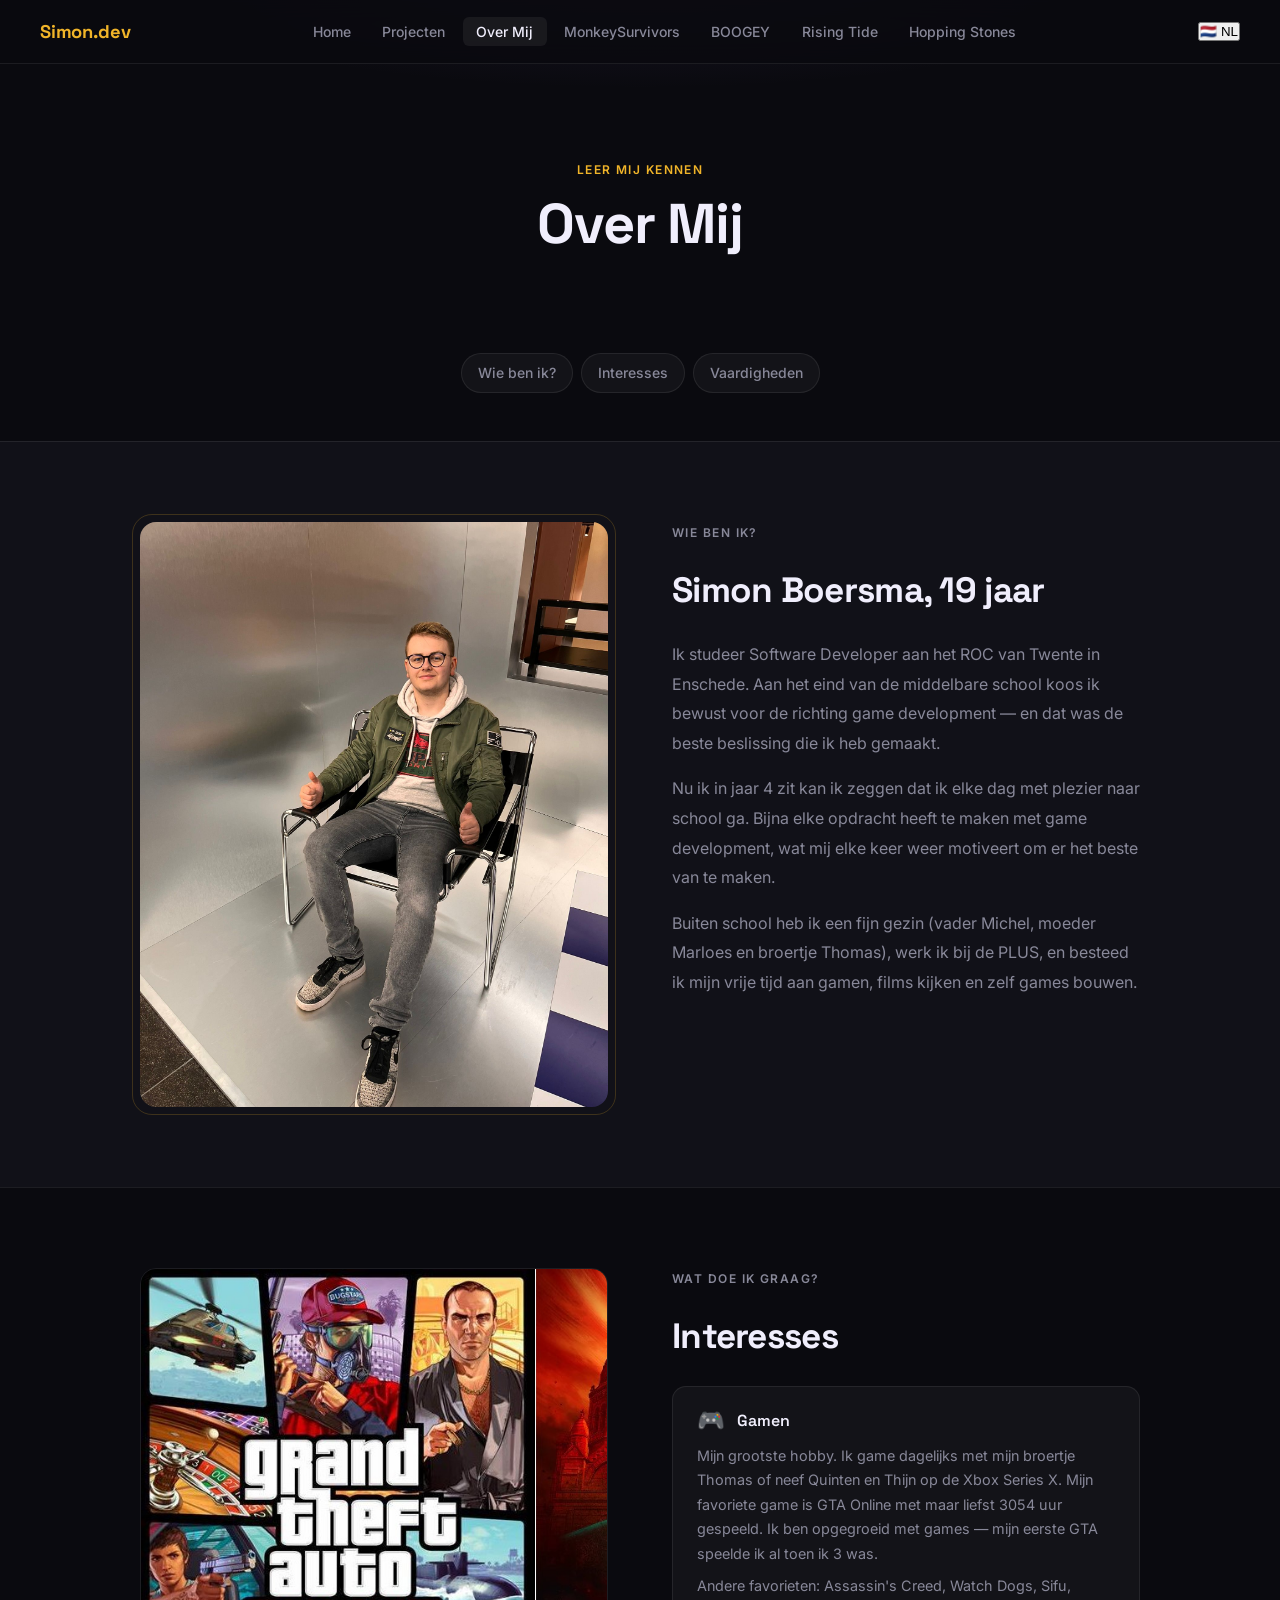
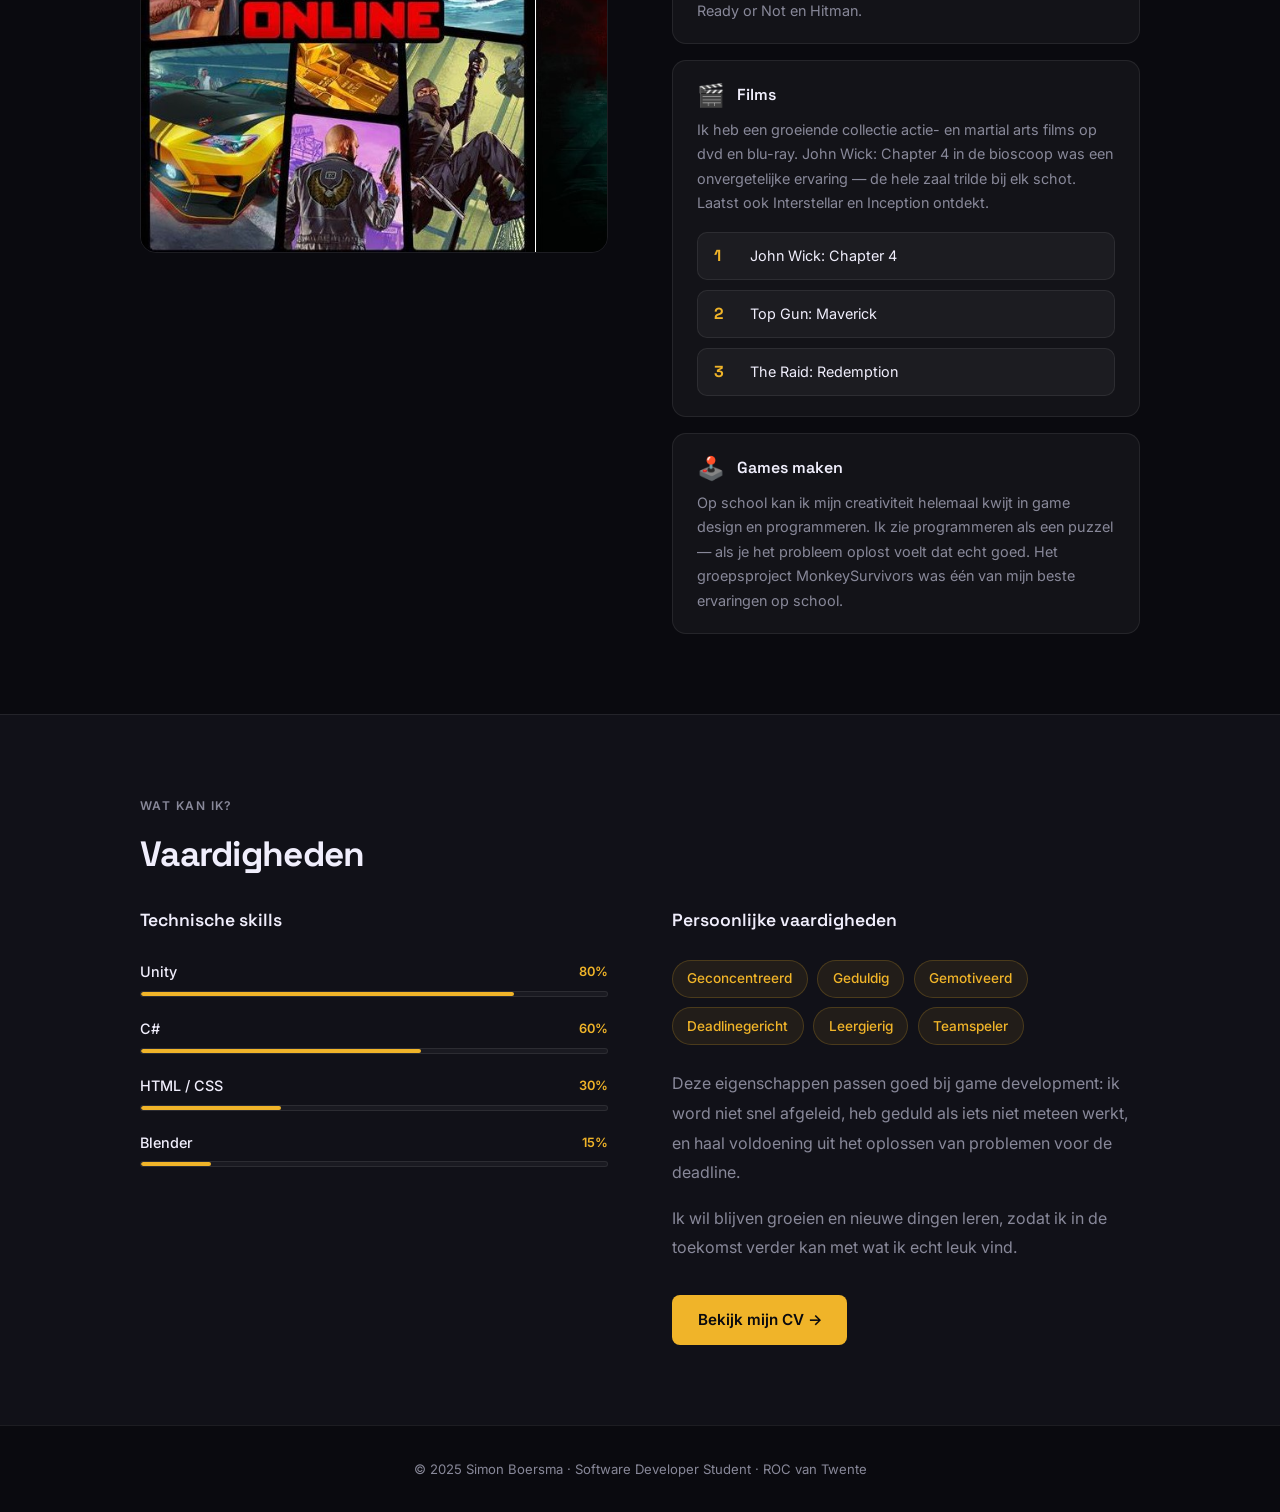
==== commit a96d20ba: "Roblox page toegevoegd aan portfolio" ====
--- a/aboutme.html
+++ b/aboutme.html
@@ -1,5 +1,7 @@
 <!DOCTYPE html>
+
 <html lang="nl">
+
 <head>
 
   <meta charset="UTF-8">
@@ -19,453 +21,308 @@
     /* ── PAGE HERO ── */
 
     .page-hero {
-
       padding: 10rem 2rem 5rem;
-
       text-align: center;
-
       position: relative;
-
       overflow: hidden;
-
     }
 
     .page-hero-bg {
-
       position: absolute;
-
       inset: 0;
-
       background: radial-gradient(ellipse 60% 50% at 50% -10%, rgba(124,92,191,0.15) 0%, transparent 70%);
-
       pointer-events: none;
-
     }
 
     /* ── SUB-NAV ── */
 
     .sub-nav {
-
       display: flex;
-
       justify-content: center;
-
       gap: 0.5rem;
-
       padding: 0 2rem 3rem;
-
       flex-wrap: wrap;
-
     }
 
     .sub-nav a {
-
       color: var(--muted);
-
       text-decoration: none;
-
       font-size: 0.875rem;
-
       font-weight: 500;
-
       padding: 0.45rem 1rem;
-
       border-radius: 100px;
-
       border: 1px solid var(--border);
-
       background: var(--card-bg);
-
       transition: color 0.2s, border-color 0.2s, background 0.2s;
-
     }
 
     .sub-nav a:hover {
-
       color: var(--text);
-
       border-color: rgba(255,255,255,0.2);
-
       background: rgba(255,255,255,0.06);
-
     }
 
     /* ── SECTIONS ── */
 
     .about-section {
-
       padding: 5rem 2rem;
-
       border-top: 1px solid var(--border);
-
-    }
-
-    .about-section:nth-child(even) { background: var(--bg2); }
+    }
+
+    .about-section:nth-child(even) {
+      background: var(--bg2);
+    }
 
     .about-grid {
-
       display: grid;
-
       grid-template-columns: 1fr 1fr;
-
       gap: 4rem;
-
       align-items: start;
-
-    }
-
-    .about-grid.reverse { direction: rtl; }
-
-    .about-grid.reverse > * { direction: ltr; }
+    }
+
+    .about-grid.reverse {
+      direction: rtl;
+    }
+
+    .about-grid.reverse > * {
+      direction: ltr;
+    }
 
     .about-section h2 {
-
       font-family: 'Space Grotesk', sans-serif;
-
       font-size: clamp(1.6rem, 3vw, 2.2rem);
-
       font-weight: 700;
-
       letter-spacing: -0.02em;
-
       margin-bottom: 1.25rem;
-
     }
 
     .about-section p {
-
       color: var(--muted);
-
       line-height: 1.85;
-
       margin-bottom: 1rem;
-
-    }
-
-    .about-section p:last-child { margin-bottom: 0; }
+    }
+
+    .about-section p:last-child {
+      margin-bottom: 0;
+    }
 
     /* Interest cards */
 
     .interest-cards {
-
       display: grid;
-
       grid-template-columns: 1fr;
-
       gap: 1rem;
-
     }
 
     .interest-card {
-
       background: var(--card-bg);
-
       border: 1px solid var(--border);
-
       border-radius: 14px;
-
       padding: 1.25rem 1.5rem;
-
       transition: border-color 0.2s;
-
-    }
-
-    .interest-card:hover { border-color: rgba(255,255,255,0.2); }
+    }
+
+    .interest-card:hover {
+      border-color: rgba(255,255,255,0.2);
+    }
 
     .interest-card-header {
-
       display: flex;
-
       align-items: center;
-
       gap: 0.75rem;
-
       margin-bottom: 0.6rem;
-
     }
 
     .interest-icon {
-
       font-size: 1.4rem;
-
       line-height: 1;
-
     }
 
     .interest-title {
-
       font-family: 'Space Grotesk', sans-serif;
-
       font-size: 1rem;
-
       font-weight: 600;
-
     }
 
     .interest-card p {
-
       font-size: 0.9rem;
-
       color: var(--muted);
-
       margin: 0;
-
       line-height: 1.7;
-
     }
 
     /* Top 3 */
 
     .top3 {
-
       display: flex;
-
       flex-direction: column;
-
       gap: 0.6rem;
-
       margin-top: 1rem;
-
     }
 
     .top3-item {
-
       display: flex;
-
       align-items: center;
-
       gap: 0.75rem;
-
       padding: 0.6rem 1rem;
-
       background: var(--card-bg);
-
       border: 1px solid var(--border);
-
       border-radius: 10px;
-
       font-size: 0.9rem;
-
     }
 
     .top3-rank {
-
       font-family: 'Space Grotesk', sans-serif;
-
       font-size: 1rem;
-
       font-weight: 700;
-
       color: var(--accent);
-
       min-width: 1.5rem;
-
     }
 
     /* Skill bars */
 
     .skills-list {
-
       display: flex;
-
       flex-direction: column;
-
       gap: 1.25rem;
-
-    }
-
-    .skill-row { display: flex; flex-direction: column; gap: 0.4rem; }
+    }
+
+    .skill-row {
+      display: flex;
+      flex-direction: column;
+      gap: 0.4rem;
+    }
 
     .skill-header {
-
       display: flex;
-
       justify-content: space-between;
-
       align-items: center;
-
-    }
-
-    .skill-name { font-size: 0.9rem; font-weight: 500; }
-
-    .skill-pct { font-size: 0.8rem; color: var(--accent); font-weight: 600; }
+    }
+
+    .skill-name {
+      font-size: 0.9rem;
+      font-weight: 500;
+    }
+
+    .skill-pct {
+      font-size: 0.8rem;
+      color: var(--accent);
+      font-weight: 600;
+    }
 
     .skill-bar-bg {
-
       height: 6px;
-
       background: var(--card-bg);
-
       border-radius: 100px;
-
       overflow: hidden;
-
       border: 1px solid var(--border);
-
     }
 
     .skill-bar-fill {
-
       height: 100%;
-
       border-radius: 100px;
-
       background: var(--accent);
-
       width: 0;
-
       transition: width 1.2s cubic-bezier(0.4, 0, 0.2, 1);
-
-    }
-
-    .skill-bar-fill.animate { width: var(--target-width); }
+    }
+
+    .skill-bar-fill.animate {
+      width: var(--target-width);
+    }
 
     /* Soft skills */
 
     .soft-skills {
-
       display: flex;
-
       flex-wrap: wrap;
-
       gap: 0.6rem;
-
       margin-top: 0.5rem;
-
     }
 
     .soft-skill-tag {
-
       font-size: 0.85rem;
-
       font-weight: 500;
-
       padding: 0.4rem 0.9rem;
-
       background: rgba(240,180,41,0.08);
-
       border: 1px solid rgba(240,180,41,0.2);
-
       color: var(--accent);
-
       border-radius: 100px;
-
     }
 
     /* Photo */
 
     .profile-photo {
-
       width: 100%;
-
       border-radius: 16px;
-
       display: block;
-
       background: var(--bg3);
-
       object-fit: cover;
-
       aspect-ratio: 4/5;
-
     }
 
     .profile-photo-wrap {
-
       position: relative;
-
     }
 
     .profile-photo-frame {
-
       position: absolute;
-
       inset: -8px;
-
       border: 1px solid rgba(240,180,41,0.2);
-
       border-radius: 20px;
-
       pointer-events: none;
-
     }
 
     @media (max-width: 700px) {
-
-      .about-grid, .about-grid.reverse { grid-template-columns: 1fr; direction: ltr; }
-
+      .about-grid,
+      .about-grid.reverse {
+        grid-template-columns: 1fr;
+        direction: ltr;
+      }
     }
 
     /* ── SLIDING IMAGE EFFECT ── */
 
     .image-slide-wrapper {
-
       width: 100%;
-
       border-radius: 16px;
-
       overflow: hidden;
-
       border: 1px solid var(--border);
-
       aspect-ratio: 4/5;
-
       position: relative;
-
     }
 
     /* de echte image */
 
     .sliding-image {
-
       height: 100%;
-
       width: auto;
-
       min-width: 140%;
-
       object-fit: cover;
-
       position: absolute;
-
       top: 0;
-
       left: 0;
-
       animation: slideHorizontal 8s ease-in-out infinite alternate;
-
     }
 
     /* animatie heen en weer */
 
     @keyframes slideHorizontal {
-
       0% {
-
         transform: translateX(0%);
-
       }
 
       100% {
-
         transform: translateX(-25%);
-
       }
-
     }
 
     /* optioneel: minder beweging voor mensen met motion sensitivity */
 
     @media (prefers-reduced-motion: reduce) {
-
       .sliding-image {
-
         animation: none;
-
         transform: none;
-
       }
-
     }
 
   </style>
@@ -481,24 +338,36 @@
   <a class="nav-logo" href="index.html">Simon.dev</a>
 
   <button class="hamburger" id="hamburger" aria-label="Menu openen">
-
     <span></span><span></span><span></span>
-
   </button>
 
   <ul class="nav-links" id="nav-links">
 
-    <li><a href="index.html" data-nl="Home" data-en="Home">Home</a></li>
-
-    <li><a href="myprojects.html" data-nl="Projecten" data-en="Projects">Projecten</a></li>
-
-    <li><a href="aboutme.html" data-nl="Over Mij" data-en="About Me">Over Mij</a></li>
-
-    <li><a href="MonkeySurvivors.html">MonkeySurvivors</a></li>
-
-    <li><a href="Boogey.html">BOOGEY</a></li>
-
-    <li><a href="Rising-Tide.html">Rising Tide</a></li>
+    <li>
+      <a href="index.html" data-nl="Home" data-en="Home">Home</a>
+    </li>
+
+    <li>
+      <a href="myprojects.html" data-nl="Projecten" data-en="Projects">Projecten</a>
+    </li>
+
+    <li>
+      <a href="aboutme.html" data-nl="Over Mij" data-en="About Me">Over Mij</a>
+    </li>
+
+    <li>
+      <a href="MonkeySurvivors.html">MonkeySurvivors</a>
+    </li>
+
+    <li>
+      <a href="Boogey.html">BOOGEY</a>
+    </li>
+
+    <li>
+      <a href="Rising-Tide.html">Rising Tide</a>
+    </li>
+
+    <li><a href="RobloxGame.html" data-nl="Hopping Stones" data-en="Hopping Stones">Hopping Stones</a></li>
 
   </ul>
 
@@ -512,16 +381,22 @@
 
   <div class="page-hero-bg"></div>
 
-  <p class="section-label" style="animation: fadeUp 0.5s ease both;"
+  <p class="section-label"
+     style="animation: fadeUp 0.5s ease both;"
      data-nl="Leer mij kennen"
      data-en="Get to know me">
+
     Leer mij kennen
+
   </p>
 
-  <h1 class="section-title" style="font-size:clamp(2rem,5vw,3.5rem); animation: fadeUp 0.5s 0.1s ease both;"
+  <h1 class="section-title"
+      style="font-size:clamp(2rem,5vw,3.5rem); animation: fadeUp 0.5s 0.1s ease both;"
       data-nl="Over Mij"
       data-en="About Me">
+
     Over Mij
+
   </h1>
 
 </div>
@@ -548,7 +423,9 @@
 
       <div class="profile-photo-wrap reveal">
 
-        <img src="Images/NBFoto.jpg" alt="Simon Boersma" class="profile-photo"
+        <img src="Images/NBFoto.jpg"
+             alt="Simon Boersma"
+             class="profile-photo"
              onerror="this.style.display='none'">
 
         <div class="profile-photo-frame"></div>
@@ -560,32 +437,41 @@
         <p class="section-label"
            data-nl="Wie ben ik?"
            data-en="Who am I?">
+
           Wie ben ik?
+
         </p>
 
-        <h2 data-nl="Simon Boersma, 19 jaar" data-en="Simon Boersma, 19 years old">
+        <h2
+          data-nl="Simon Boersma, 19 jaar"
+          data-en="Simon Boersma, 19 years old">
+
           Simon Boersma, 19 jaar
+
         </h2>
 
         <p
           data-nl="Ik studeer Software Developer aan het ROC van Twente in Enschede. Aan het eind van de middelbare school koos ik bewust voor de richting game development — en dat was de beste beslissing die ik heb gemaakt."
-          data-en="I study Software Development at ROC van Twente in Enschede. At the end of secondary school, I consciously chose to focus on game development — and it was the best decision I have made."
-        >
+          data-en="I study Software Development at ROC van Twente in Enschede. At the end of secondary school, I consciously chose to focus on game development — and it was the best decision I have made.">
+
           Ik studeer Software Developer aan het ROC van Twente in Enschede. Aan het eind van de middelbare school koos ik bewust voor de richting game development — en dat was de beste beslissing die ik heb gemaakt.
+
         </p>
 
         <p
           data-nl="Nu ik in jaar 4 zit kan ik zeggen dat ik elke dag met plezier naar school ga. Bijna elke opdracht heeft te maken met game development, wat mij elke keer weer motiveert om er het beste van te maken."
-          data-en="Now that I am in my fourth year, I can say that I enjoy going to school every day. Almost every assignment is related to game development, which motivates me to do my best every time."
-        >
+          data-en="Now that I am in my fourth year, I can say that I enjoy going to school every day. Almost every assignment is related to game development, which motivates me to do my best every time.">
+
           Nu ik in jaar 4 zit kan ik zeggen dat ik elke dag met plezier naar school ga. Bijna elke opdracht heeft te maken met game development, wat mij elke keer weer motiveert om er het beste van te maken.
+
         </p>
 
         <p
           data-nl="Buiten school heb ik een fijn gezin (vader Michel, moeder Marloes en broertje Thomas), werk ik bij de PLUS, en besteed ik mijn vrije tijd aan gamen, films kijken en zelf games bouwen."
-          data-en="Outside of school, I have a great family (my father Michel, my mother Marloes and my younger brother Thomas), I work at PLUS, and I spend my free time gaming, watching movies and creating my own games."
-        >
+          data-en="Outside of school, I have a great family (my father Michel, my mother Marloes and my younger brother Thomas), I work at PLUS, and I spend my free time gaming, watching movies and creating my own games.">
+
           Buiten school heb ik een fijn gezin (vader Michel, moeder Marloes en broertje Thomas), werk ik bij de PLUS, en besteed ik mijn vrije tijd aan gamen, films kijken en zelf games bouwen.
+
         </p>
 
       </div>
@@ -609,7 +495,9 @@
         <p class="section-label"
            data-nl="Wat doe ik graag?"
            data-en="What do I enjoy?">
+
           Wat doe ik graag?
+
         </p>
 
         <h2 data-nl="Interesses" data-en="Interests">Interesses</h2>
@@ -625,24 +513,28 @@
               <span class="interest-title"
                     data-nl="Gamen"
                     data-en="Gaming">
+
                 Gamen
+
               </span>
 
             </div>
 
             <p
               data-nl="Mijn grootste hobby. Ik game dagelijks met mijn broertje Thomas of neef Quinten en Thijn op de Xbox Series X. Mijn favoriete game is GTA Online met maar liefst 3054 uur gespeeld. Ik ben opgegroeid met games — mijn eerste GTA speelde ik al toen ik 3 was."
-              data-en="My biggest hobby. I game daily with my younger brother Thomas or my cousins Quinten and Thijn on the Xbox Series X. My favorite game is GTA Online, with an impressive 3054 hours played. I grew up with games — I played my first GTA when I was only 3 years old."
-            >
+              data-en="My biggest hobby. I game daily with my younger brother Thomas or my cousins Quinten and Thijn on the Xbox Series X. My favorite game is GTA Online, with an impressive 3054 hours played. I grew up with games — I played my first GTA when I was only 3 years old.">
+
               Mijn grootste hobby. Ik game dagelijks met mijn broertje Thomas of neef Quinten en Thijn op de Xbox Series X. Mijn favoriete game is GTA Online met maar liefst 3054 uur gespeeld. Ik ben opgegroeid met games — mijn eerste GTA speelde ik al toen ik 3 was.
+
             </p>
 
             <p
               style="margin-top:0.5rem;"
               data-nl="Andere favorieten: Assassin's Creed, Watch Dogs, Sifu, Ready or Not en Hitman."
-              data-en="Other favorites: Assassin's Creed, Watch Dogs, Sifu, Ready or Not and Hitman."
-            >
+              data-en="Other favorites: Assassin's Creed, Watch Dogs, Sifu, Ready or Not and Hitman.">
+
               Andere favorieten: Assassin's Creed, Watch Dogs, Sifu, Ready or Not en Hitman.
+
             </p>
 
           </div>
@@ -656,16 +548,19 @@
               <span class="interest-title"
                     data-nl="Films"
                     data-en="Movies">
+
                 Films
+
               </span>
 
             </div>
 
             <p
               data-nl="Ik heb een groeiende collectie actie- en martial arts films op dvd en blu-ray. John Wick: Chapter 4 in de bioscoop was een onvergetelijke ervaring — de hele zaal trilde bij elk schot. Laatst ook Interstellar en Inception ontdekt."
-              data-en="I have a growing collection of action and martial arts movies on DVD and Blu-ray. Seeing John Wick: Chapter 4 in the cinema was an unforgettable experience — the whole theater shook with every shot. I also recently discovered Interstellar and Inception."
-            >
+              data-en="I have a growing collection of action and martial arts movies on DVD and Blu-ray. Seeing John Wick: Chapter 4 in the cinema was an unforgettable experience — the whole theater shook with every shot. I also recently discovered Interstellar and Inception.">
+
               Ik heb een groeiende collectie actie- en martial arts films op dvd en blu-ray. John Wick: Chapter 4 in de bioscoop was een onvergetelijke ervaring — de hele zaal trilde bij elk schot. Laatst ook Interstellar en Inception ontdekt.
+
             </p>
 
             <div class="top3">
@@ -695,16 +590,19 @@
               <span class="interest-title"
                     data-nl="Games maken"
                     data-en="Game Development">
+
                 Games maken
+
               </span>
 
             </div>
 
             <p
               data-nl="Op school kan ik mijn creativiteit helemaal kwijt in game design en programmeren. Ik zie programmeren als een puzzel — als je het probleem oplost voelt dat echt goed. Het groepsproject MonkeySurvivors was één van mijn beste ervaringen op school."
-              data-en="At school, I can fully express my creativity through game design and programming. I see programming as a puzzle — solving a problem feels really rewarding. The MonkeySurvivors group project was one of my best experiences at school."
-            >
+              data-en="At school, I can fully express my creativity through game design and programming. I see programming as a puzzle — solving a problem feels really rewarding. The MonkeySurvivors group project was one of my best experiences at school.">
+
               Op school kan ik mijn creativiteit helemaal kwijt in game design en programmeren. Ik zie programmeren als een puzzel — als je het probleem oplost voelt dat echt goed. Het groepsproject MonkeySurvivors was één van mijn beste ervaringen op school.
+
             </p>
 
           </div>
@@ -715,7 +613,9 @@
 
       <div class="image-slide-wrapper">
 
-        <img src="Images/Interesses.jpg" alt="Interesses" class="sliding-image">
+        <img src="Images/Interesses.jpg"
+             alt="Interesses"
+             class="sliding-image">
 
       </div>
 
@@ -734,13 +634,17 @@
     <p class="section-label reveal"
        data-nl="Wat kan ik?"
        data-en="What can I do?">
+
       Wat kan ik?
+
     </p>
 
     <h2 class="section-title reveal reveal-delay-1"
         data-nl="Vaardigheden"
         data-en="Skills">
+
       Vaardigheden
+
     </h2>
 
     <div style="display:grid; grid-template-columns:1fr 1fr; gap:4rem; margin-top:2rem;">
@@ -749,10 +653,13 @@
 
       <div class="reveal reveal-delay-1">
 
-        <h3 style="font-family:'Space Grotesk',sans-serif; font-size:1.1rem; font-weight:600; margin-bottom:1.5rem;"
-            data-nl="Technische skills"
-            data-en="Technical skills">
+        <h3
+          style="font-family:'Space Grotesk',sans-serif; font-size:1.1rem; font-weight:600; margin-bottom:1.5rem;"
+          data-nl="Technische skills"
+          data-en="Technical skills">
+
           Technische skills
+
         </h3>
 
         <div class="skills-list">
@@ -837,10 +744,13 @@
 
       <div class="reveal reveal-delay-2">
 
-        <h3 style="font-family:'Space Grotesk',sans-serif; font-size:1.1rem; font-weight:600; margin-bottom:1.5rem;"
-            data-nl="Persoonlijke vaardigheden"
-            data-en="Personal skills">
+        <h3
+          style="font-family:'Space Grotesk',sans-serif; font-size:1.1rem; font-weight:600; margin-bottom:1.5rem;"
+          data-nl="Persoonlijke vaardigheden"
+          data-en="Personal skills">
+
           Persoonlijke vaardigheden
+
         </h3>
 
         <div class="soft-skills">
@@ -848,37 +758,49 @@
           <span class="soft-skill-tag"
                 data-nl="Geconcentreerd"
                 data-en="Focused">
+
             Geconcentreerd
+
           </span>
 
           <span class="soft-skill-tag"
                 data-nl="Geduldig"
                 data-en="Patient">
+
             Geduldig
+
           </span>
 
           <span class="soft-skill-tag"
                 data-nl="Gemotiveerd"
                 data-en="Motivated">
+
             Gemotiveerd
+
           </span>
 
           <span class="soft-skill-tag"
                 data-nl="Deadlinegericht"
                 data-en="Deadline-oriented">
+
             Deadlinegericht
+
           </span>
 
           <span class="soft-skill-tag"
                 data-nl="Leergierig"
                 data-en="Eager to learn">
+
             Leergierig
+
           </span>
 
           <span class="soft-skill-tag"
                 data-nl="Teamspeler"
                 data-en="Team player">
+
             Teamspeler
+
           </span>
 
         </div>
@@ -886,26 +808,31 @@
         <p
           style="margin-top:1.5rem;"
           data-nl="Deze eigenschappen passen goed bij game development: ik word niet snel afgeleid, heb geduld als iets niet meteen werkt, en haal voldoening uit het oplossen van problemen voor de deadline."
-          data-en="These qualities fit well with game development: I don't get distracted easily, I am patient when something doesn't work right away, and I enjoy solving problems before the deadline."
-        >
+          data-en="These qualities fit well with game development: I don't get distracted easily, I am patient when something doesn't work right away, and I enjoy solving problems before the deadline.">
+
           Deze eigenschappen passen goed bij game development: ik word niet snel afgeleid, heb geduld als iets niet meteen werkt, en haal voldoening uit het oplossen van problemen voor de deadline.
+
         </p>
 
         <p
           data-nl="Ik wil blijven groeien en nieuwe dingen leren, zodat ik in de toekomst verder kan met wat ik echt leuk vind."
-          data-en="I want to keep growing and learning new things so that I can continue doing what I truly enjoy in the future."
-        >
+          data-en="I want to keep growing and learning new things so that I can continue doing what I truly enjoy in the future.">
+
           Ik wil blijven groeien en nieuwe dingen leren, zodat ik in de toekomst verder kan met wat ik echt leuk vind.
+
         </p>
 
         <div style="margin-top:2rem;">
 
-          <a href="Images/CV Simon 4.pdf"
+          <a id="cv-link"
+             href="Images/CVSimonNL.pdf"
              class="btn btn-primary"
              target="_blank"
              data-nl="Bekijk mijn CV →"
              data-en="View my CV →">
+
             Bekijk mijn CV →
+
           </a>
 
         </div>
@@ -924,9 +851,10 @@
 
   <p
     data-nl="© 2025 Simon Boersma · Software Developer Student · ROC van Twente"
-    data-en="© 2025 Simon Boersma · Software Development Student · ROC van Twente"
-  >
+    data-en="© 2025 Simon Boersma · Software Development Student · ROC van Twente">
+
     © 2025 Simon Boersma · Software Developer Student · ROC van Twente
+
   </p>
 
 </footer>
@@ -960,4 +888,5 @@
 </script>
 
 </body>
+
 </html>
